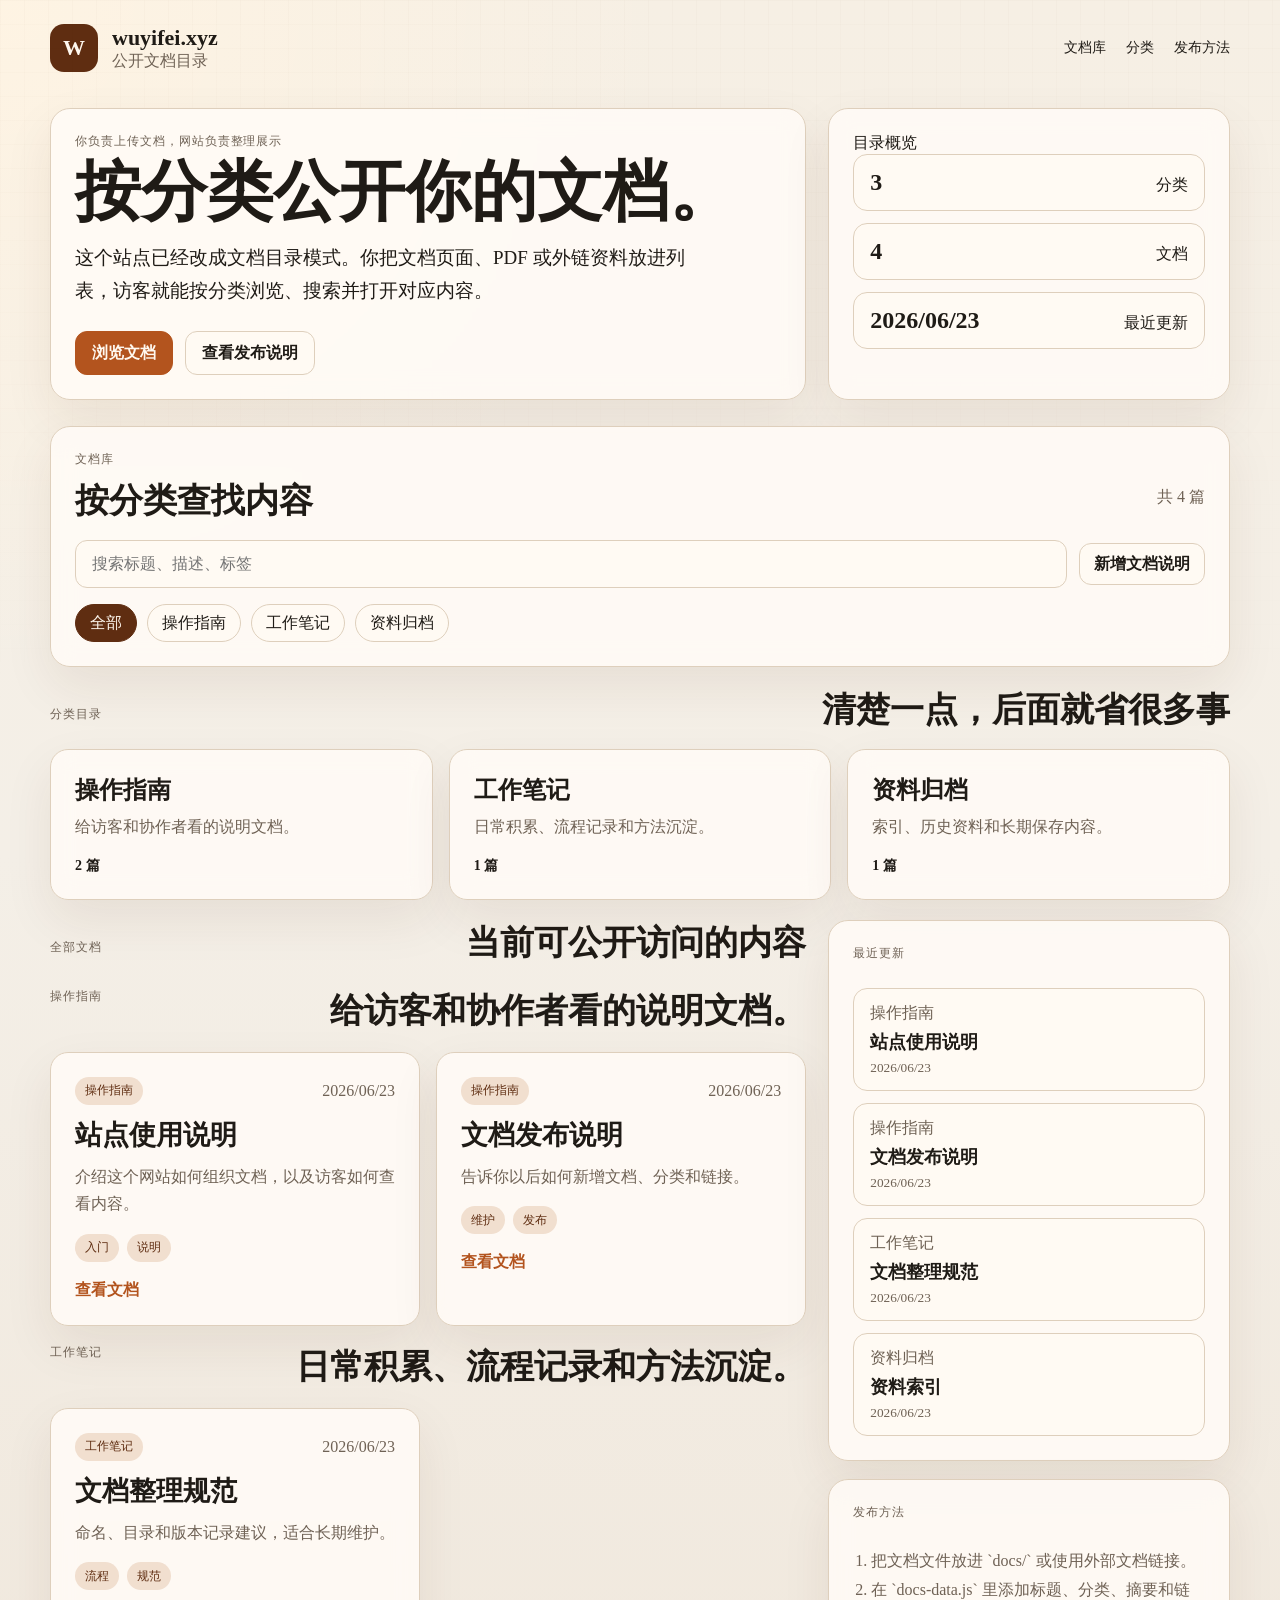
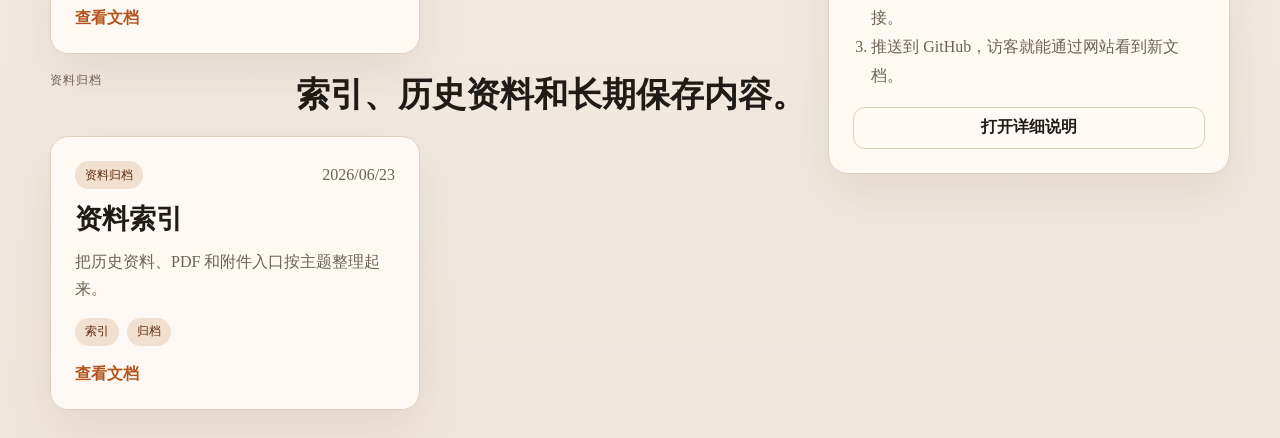
==== index.html @ b2364d88 "Turn site into categorized document library" ====
<!doctype html>
<html lang="zh-CN">
  <head>
    <meta charset="UTF-8" />
    <meta name="viewport" content="width=device-width, initial-scale=1.0" />
    <meta
      name="description"
      content="wuyifei.xyz 文档站，按分类公开展示你的文档、笔记、项目资料与归档内容。"
    />
    <title>wuyifei.xyz | 文档目录</title>
    <link rel="stylesheet" href="./styles.css" />
  </head>
  <body>
    <header class="topbar">
      <div class="brand">
        <div class="mark">W</div>
        <div>
          <div class="name">wuyifei.xyz</div>
          <div class="sub">公开文档目录</div>
        </div>
      </div>
      <nav class="nav">
        <a href="#library">文档库</a>
        <a href="#categories">分类</a>
        <a href="#guide">发布方法</a>
      </nav>
    </header>

    <main class="shell">
      <section class="hero">
        <div class="hero-copy">
          <p class="eyebrow">你负责上传文档，网站负责整理展示</p>
          <h1>按分类公开你的文档。</h1>
          <p class="lead">
            这个站点已经改成文档目录模式。你把文档页面、PDF 或外链资料放进列表，访客就能按分类浏览、搜索并打开对应内容。
          </p>
          <div class="cta-row">
            <a class="button primary" href="#library">浏览文档</a>
            <a class="button ghost" href="./docs/publish-guide.html">查看发布说明</a>
          </div>
        </div>

        <aside class="hero-panel">
          <div class="panel-title">目录概览</div>
          <div id="summary" class="summary-grid"></div>
        </aside>
      </section>

      <section class="toolbar" id="library" aria-label="文档筛选">
        <div class="toolbar-head">
          <div>
            <p class="section-kicker">文档库</p>
            <h2>按分类查找内容</h2>
          </div>
          <p id="result-count" class="result-count"></p>
        </div>

        <div class="search-row">
          <input id="search" type="search" placeholder="搜索标题、描述、标签" />
          <a class="button mini" href="./docs/publish-guide.html">新增文档说明</a>
        </div>

        <div id="category-chips" class="chips"></div>
      </section>

      <section id="categories" class="category-strip">
        <div class="strip-head">
          <p class="section-kicker">分类目录</p>
          <h2>清楚一点，后面就省很多事</h2>
        </div>
        <div id="category-overview" class="overview-grid"></div>
      </section>

      <section class="docs-layout">
        <div class="docs-main">
          <div class="section-head">
            <p class="section-kicker">全部文档</p>
            <h2>当前可公开访问的内容</h2>
          </div>
          <div id="docs-list" class="docs-list"></div>
          <p id="empty-state" class="empty-state" hidden>没有找到匹配的文档。</p>
        </div>

        <aside class="sidebar">
          <section class="side-panel">
            <div class="section-kicker">最近更新</div>
            <div id="recent-list" class="recent-list"></div>
          </section>

          <section id="guide" class="side-panel">
            <div class="section-kicker">发布方法</div>
            <ol class="steps">
              <li>把文档文件放进 `docs/` 或使用外部文档链接。</li>
              <li>在 `docs-data.js` 里添加标题、分类、摘要和链接。</li>
              <li>推送到 GitHub，访客就能通过网站看到新文档。</li>
            </ol>
            <a class="button mini full" href="./docs/publish-guide.html">打开详细说明</a>
          </section>
        </aside>
      </section>
    </main>

    <script src="./docs-data.js"></script>
    <script src="./script.js"></script>
  </body>
</html>
---- styles.css ----
:root {
  color-scheme: light;
  --bg: #f4efe7;
  --panel: rgba(255, 251, 246, 0.88);
  --panel-strong: #fffaf3;
  --text: #1f1b16;
  --muted: #6f6255;
  --line: #decfbc;
  --accent: #b3541e;
  --accent-soft: #f1dfcf;
  --accent-deep: #5f2d11;
  --shadow: 0 20px 50px rgba(78, 44, 17, 0.08);
}

* {
  box-sizing: border-box;
}

html,
body {
  margin: 0;
  min-height: 100%;
  background:
    radial-gradient(circle at top left, rgba(255, 244, 227, 0.9), transparent 28%),
    linear-gradient(180deg, #f6efe4 0%, #f4efe7 42%, #efe6da 100%);
  color: var(--text);
  font-family: Georgia, "Times New Roman", serif;
}

body::before {
  content: "";
  position: fixed;
  inset: 0;
  pointer-events: none;
  background-image:
    linear-gradient(rgba(95, 45, 17, 0.03) 1px, transparent 1px),
    linear-gradient(90deg, rgba(95, 45, 17, 0.03) 1px, transparent 1px);
  background-size: 24px 24px;
  mask-image: linear-gradient(180deg, rgba(0, 0, 0, 0.45), transparent 85%);
}

a {
  color: inherit;
  text-decoration: none;
}

.topbar,
.shell {
  width: min(1180px, calc(100% - 32px));
  margin: 0 auto;
}

.topbar {
  display: flex;
  align-items: center;
  justify-content: space-between;
  gap: 16px;
  padding: 24px 0 16px;
}

.brand {
  display: flex;
  align-items: center;
  gap: 14px;
}

.mark {
  width: 48px;
  height: 48px;
  display: grid;
  place-items: center;
  border-radius: 14px;
  background: var(--accent-deep);
  color: #fff8ef;
  font-size: 22px;
  font-weight: 700;
}

.name {
  font-size: 22px;
  font-weight: 700;
}

.sub,
.eyebrow,
.section-kicker,
.overview-desc,
.result-count,
.doc-card p,
.recent-card span,
.recent-card small,
.steps,
.doc-top time {
  color: var(--muted);
}

.nav {
  display: flex;
  gap: 20px;
  font-size: 14px;
}

.hero,
.docs-layout {
  display: grid;
  grid-template-columns: minmax(0, 1.6fr) minmax(300px, 0.85fr);
  gap: 22px;
}

.hero {
  padding: 20px 0 18px;
}

.hero-copy,
.hero-panel,
.toolbar,
.overview-card,
.doc-card,
.side-panel {
  background: var(--panel);
  border: 1px solid var(--line);
  box-shadow: var(--shadow);
  backdrop-filter: blur(12px);
}

.hero-copy,
.hero-panel,
.toolbar,
.side-panel {
  border-radius: 20px;
}

.hero-copy,
.hero-panel,
.toolbar,
.side-panel,
.overview-card,
.doc-card {
  padding: 24px;
}

.eyebrow,
.section-kicker {
  margin: 0 0 10px;
  font-size: 12px;
  letter-spacing: 0.08em;
  text-transform: uppercase;
}

.hero h1 {
  margin: 0 0 16px;
  font-size: clamp(38px, 7vw, 66px);
  line-height: 0.98;
}

.lead {
  margin: 0;
  font-size: 19px;
  line-height: 1.75;
  max-width: 34em;
}

.cta-row,
.search-row {
  display: flex;
  gap: 12px;
  flex-wrap: wrap;
  align-items: center;
}

.cta-row {
  margin-top: 24px;
}

.button {
  display: inline-flex;
  align-items: center;
  justify-content: center;
  min-height: 44px;
  padding: 0 16px;
  border-radius: 12px;
  border: 1px solid var(--line);
  background: var(--panel-strong);
  font: inherit;
  font-weight: 700;
}

.button.primary {
  background: var(--accent);
  border-color: var(--accent);
  color: #fff8ef;
}

.button.mini {
  min-height: 42px;
  padding: 0 14px;
}

.button.full {
  width: 100%;
}

.summary-grid {
  display: grid;
  gap: 12px;
}

.summary-card {
  padding: 14px 16px;
  border-radius: 14px;
  background: var(--panel-strong);
  border: 1px solid var(--line);
  display: flex;
  align-items: baseline;
  justify-content: space-between;
  gap: 12px;
}

.summary-card strong {
  font-size: 24px;
}

.toolbar {
  display: grid;
  gap: 16px;
  margin-top: 8px;
}

.toolbar-head,
.section-head,
.strip-head {
  display: flex;
  align-items: end;
  justify-content: space-between;
  gap: 16px;
}

.section-head.compact {
  align-items: start;
}

.toolbar h2,
.section-head h2,
.strip-head h2 {
  margin: 0;
  font-size: clamp(26px, 4vw, 34px);
}

.search-row input {
  flex: 1 1 280px;
  width: 100%;
  min-height: 48px;
  padding: 0 16px;
  border: 1px solid var(--line);
  border-radius: 12px;
  background: var(--panel-strong);
  color: var(--text);
  font: inherit;
}

.chips {
  display: flex;
  gap: 10px;
  flex-wrap: wrap;
}

.chip {
  min-height: 38px;
  padding: 0 14px;
  border-radius: 999px;
  border: 1px solid var(--line);
  background: var(--panel-strong);
  color: var(--text);
  font: inherit;
}

.chip.active {
  background: var(--accent-deep);
  border-color: var(--accent-deep);
  color: #fff8ef;
}

.category-strip {
  margin: 20px 0;
}

.overview-grid {
  display: grid;
  grid-template-columns: repeat(3, minmax(0, 1fr));
  gap: 16px;
  margin-top: 16px;
}

.overview-card {
  border-radius: 18px;
  cursor: pointer;
  transition: transform 160ms ease, border-color 160ms ease;
}

.overview-card:hover {
  transform: translateY(-3px);
  border-color: var(--accent);
}

.overview-name {
  margin: 0;
  font-size: 24px;
  font-weight: 700;
}

.overview-desc {
  margin: 8px 0 16px;
  line-height: 1.6;
}

.overview-card strong {
  font-size: 14px;
}

.docs-layout {
  align-items: start;
  padding-bottom: 28px;
}

.docs-main {
  display: grid;
  gap: 22px;
}

.docs-list,
.category-block,
.sidebar {
  display: grid;
  gap: 18px;
}

.card-grid {
  display: grid;
  grid-template-columns: repeat(2, minmax(0, 1fr));
  gap: 16px;
}

.doc-card {
  border-radius: 18px;
}

.doc-top {
  display: flex;
  align-items: center;
  justify-content: space-between;
  gap: 10px;
  margin-bottom: 14px;
}

.doc-badge,
.tag {
  display: inline-flex;
  align-items: center;
  min-height: 28px;
  padding: 0 10px;
  border-radius: 999px;
  background: var(--accent-soft);
  color: var(--accent-deep);
  font-size: 12px;
}

.doc-card h3 {
  margin: 0 0 12px;
  font-size: 27px;
  line-height: 1.2;
}

.doc-card p {
  margin: 0;
  line-height: 1.7;
}

.tag-row {
  display: flex;
  gap: 8px;
  flex-wrap: wrap;
  margin-top: 16px;
}

.doc-link {
  display: inline-flex;
  margin-top: 18px;
  color: var(--accent);
  font-weight: 700;
}

.side-panel {
  display: grid;
  gap: 16px;
}

.recent-list {
  display: grid;
  gap: 12px;
}

.recent-card {
  display: grid;
  gap: 6px;
  padding: 14px 16px;
  border: 1px solid var(--line);
  border-radius: 14px;
  background: var(--panel-strong);
}

.recent-card strong {
  font-size: 18px;
}

.steps {
  margin: 0;
  padding-left: 18px;
  line-height: 1.8;
}

.empty-state {
  margin: 0;
  padding: 18px 20px;
  border: 1px dashed var(--line);
  border-radius: 16px;
  background: rgba(255, 250, 243, 0.7);
}

@media (max-width: 980px) {
  .hero,
  .docs-layout,
  .overview-grid,
  .card-grid {
    grid-template-columns: 1fr;
  }
}

@media (max-width: 720px) {
  .topbar,
  .toolbar-head,
  .section-head,
  .strip-head {
    display: grid;
    gap: 12px;
  }

  .topbar,
  .shell {
    width: min(100% - 20px, 1180px);
  }

  .hero-copy,
  .hero-panel,
  .toolbar,
  .side-panel,
  .overview-card,
  .doc-card {
    padding: 18px;
  }

  .nav {
    flex-wrap: wrap;
  }
}
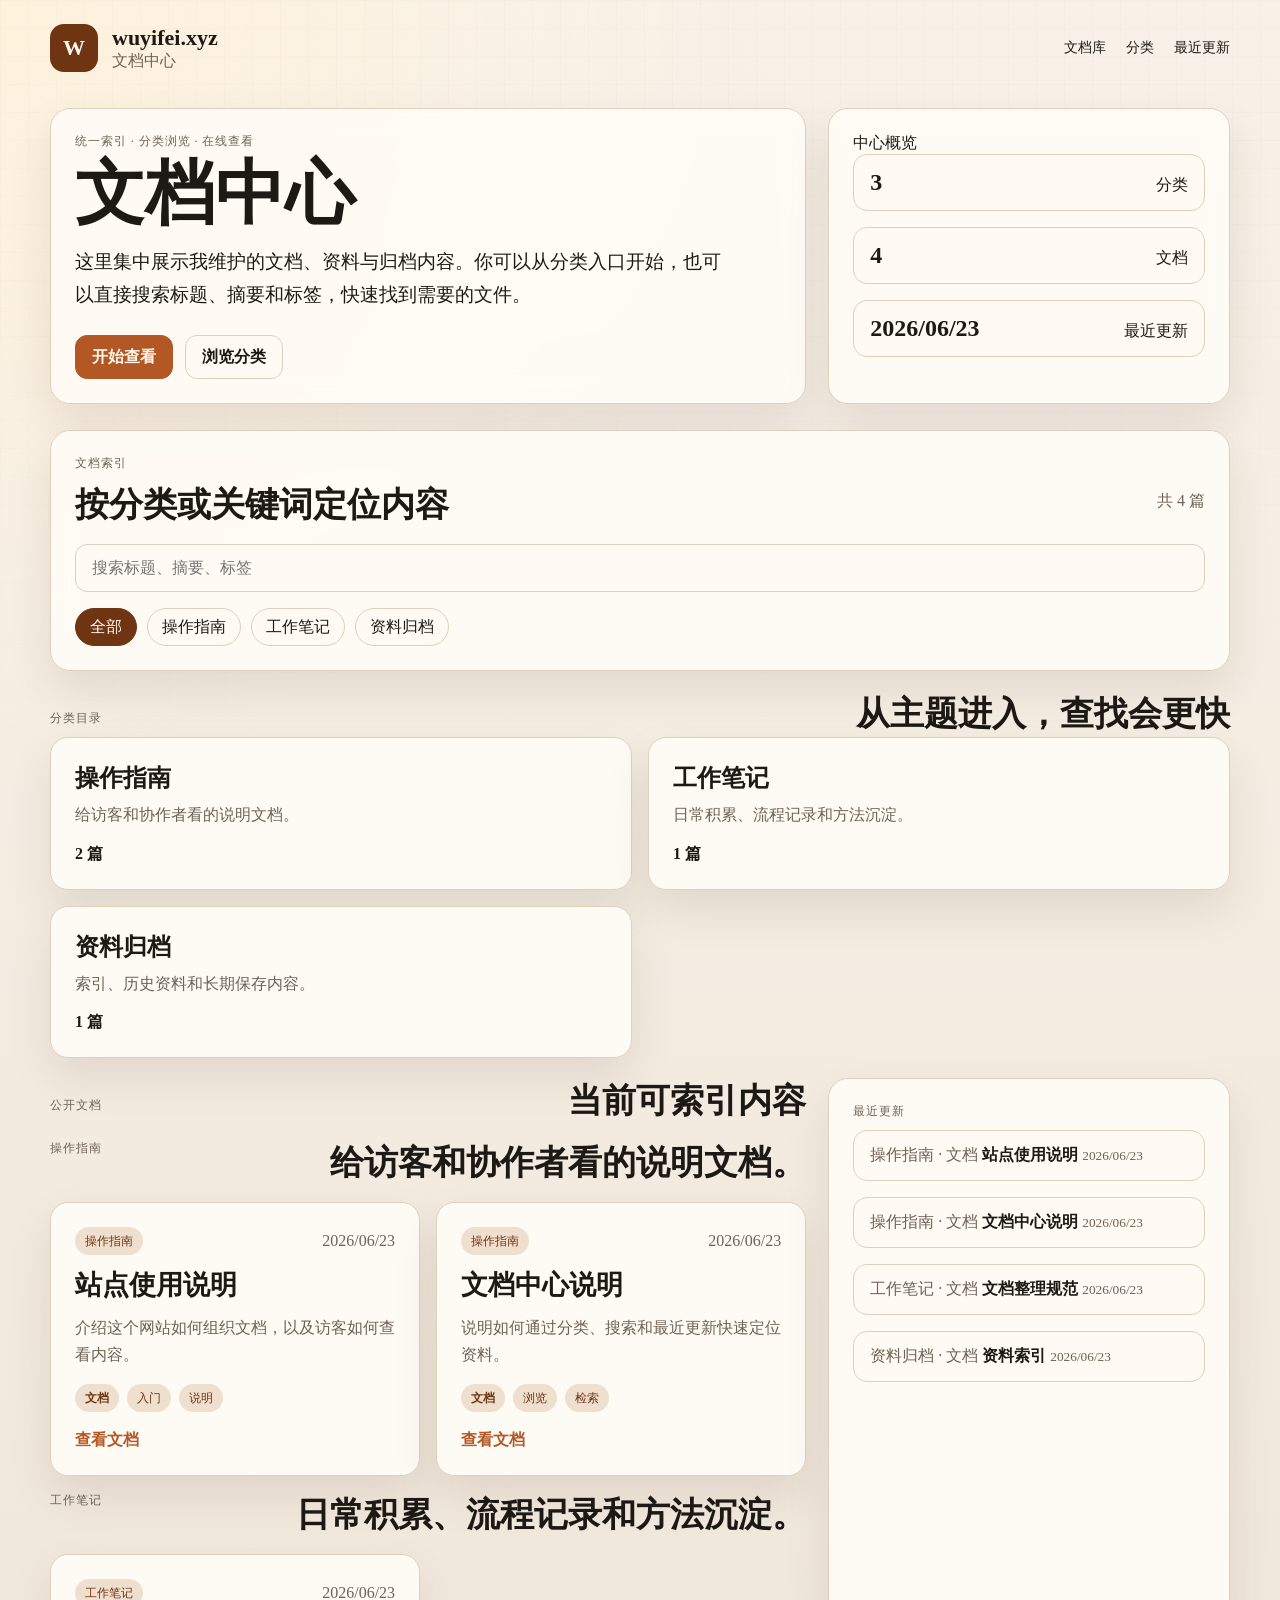
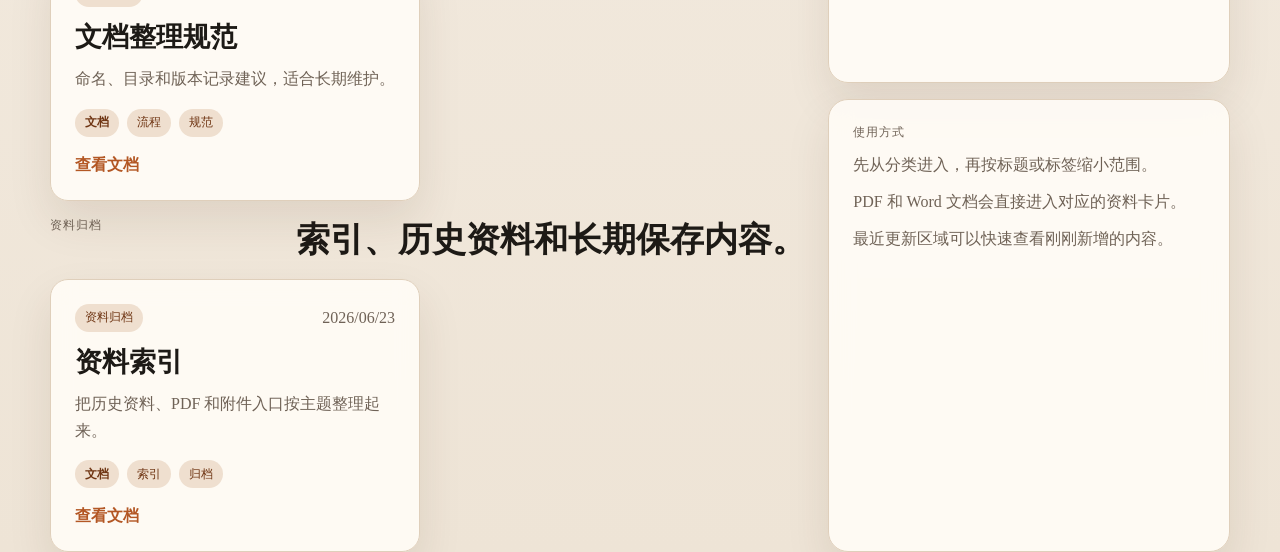
==== commit 5f97072a: "Add admin dashboard for document center" ====
--- a/index.html
+++ b/index.html
@@ -5,9 +5,9 @@
     <meta name="viewport" content="width=device-width, initial-scale=1.0" />
     <meta
       name="description"
-      content="wuyifei.xyz 文档站，按分类公开展示你的文档、笔记、项目资料与归档内容。"
+      content="wuyifei.xyz 文档中心，集中展示分类资料、归档内容和最新上传文档。"
     />
-    <title>wuyifei.xyz | 文档目录</title>
+    <title>wuyifei.xyz | 文档中心</title>
     <link rel="stylesheet" href="./styles.css" />
   </head>
   <body>
@@ -16,32 +16,32 @@
         <div class="mark">W</div>
         <div>
           <div class="name">wuyifei.xyz</div>
-          <div class="sub">公开文档目录</div>
+          <div class="sub">文档中心</div>
         </div>
       </div>
       <nav class="nav">
         <a href="#library">文档库</a>
         <a href="#categories">分类</a>
-        <a href="#guide">发布方法</a>
+        <a href="#updates">最近更新</a>
       </nav>
     </header>
 
     <main class="shell">
       <section class="hero">
         <div class="hero-copy">
-          <p class="eyebrow">你负责上传文档，网站负责整理展示</p>
-          <h1>按分类公开你的文档。</h1>
+          <p class="eyebrow">统一索引 · 分类浏览 · 在线查看</p>
+          <h1>文档中心</h1>
           <p class="lead">
-            这个站点已经改成文档目录模式。你把文档页面、PDF 或外链资料放进列表，访客就能按分类浏览、搜索并打开对应内容。
+            这里集中展示我维护的文档、资料与归档内容。你可以从分类入口开始，也可以直接搜索标题、摘要和标签，快速找到需要的文件。
           </p>
           <div class="cta-row">
-            <a class="button primary" href="#library">浏览文档</a>
-            <a class="button ghost" href="./docs/publish-guide.html">查看发布说明</a>
+            <a class="button primary" href="#library">开始查看</a>
+            <a class="button ghost" href="#categories">浏览分类</a>
           </div>
         </div>
 
         <aside class="hero-panel">
-          <div class="panel-title">目录概览</div>
+          <div class="panel-title">中心概览</div>
           <div id="summary" class="summary-grid"></div>
         </aside>
       </section>
@@ -49,15 +49,14 @@
       <section class="toolbar" id="library" aria-label="文档筛选">
         <div class="toolbar-head">
           <div>
-            <p class="section-kicker">文档库</p>
-            <h2>按分类查找内容</h2>
+            <p class="section-kicker">文档索引</p>
+            <h2>按分类或关键词定位内容</h2>
           </div>
           <p id="result-count" class="result-count"></p>
         </div>
 
         <div class="search-row">
-          <input id="search" type="search" placeholder="搜索标题、描述、标签" />
-          <a class="button mini" href="./docs/publish-guide.html">新增文档说明</a>
+          <input id="search" type="search" placeholder="搜索标题、摘要、标签" />
         </div>
 
         <div id="category-chips" class="chips"></div>
@@ -66,7 +65,7 @@
       <section id="categories" class="category-strip">
         <div class="strip-head">
           <p class="section-kicker">分类目录</p>
-          <h2>清楚一点，后面就省很多事</h2>
+          <h2>从主题进入，查找会更快</h2>
         </div>
         <div id="category-overview" class="overview-grid"></div>
       </section>
@@ -74,33 +73,31 @@
       <section class="docs-layout">
         <div class="docs-main">
           <div class="section-head">
-            <p class="section-kicker">全部文档</p>
-            <h2>当前可公开访问的内容</h2>
+            <p class="section-kicker">公开文档</p>
+            <h2>当前可索引内容</h2>
           </div>
           <div id="docs-list" class="docs-list"></div>
           <p id="empty-state" class="empty-state" hidden>没有找到匹配的文档。</p>
         </div>
 
         <aside class="sidebar">
-          <section class="side-panel">
+          <section class="side-panel" id="updates">
             <div class="section-kicker">最近更新</div>
             <div id="recent-list" class="recent-list"></div>
           </section>
 
-          <section id="guide" class="side-panel">
-            <div class="section-kicker">发布方法</div>
-            <ol class="steps">
-              <li>把文档文件放进 `docs/` 或使用外部文档链接。</li>
-              <li>在 `docs-data.js` 里添加标题、分类、摘要和链接。</li>
-              <li>推送到 GitHub，访客就能通过网站看到新文档。</li>
-            </ol>
-            <a class="button mini full" href="./docs/publish-guide.html">打开详细说明</a>
+          <section class="side-panel">
+            <div class="section-kicker">使用方式</div>
+            <div class="help-copy">
+              <p>先从分类进入，再按标题或标签缩小范围。</p>
+              <p>PDF 和 Word 文档会直接进入对应的资料卡片。</p>
+              <p>最近更新区域可以快速查看刚刚新增的内容。</p>
+            </div>
           </section>
         </aside>
       </section>
     </main>
 
-    <script src="./docs-data.js"></script>
     <script src="./script.js"></script>
   </body>
 </html>
--- a/styles.css
+++ b/styles.css
@@ -1,15 +1,15 @@
 :root {
   color-scheme: light;
-  --bg: #f4efe7;
-  --panel: rgba(255, 251, 246, 0.88);
+  --bg: #f5efe5;
+  --panel: rgba(255, 252, 247, 0.9);
   --panel-strong: #fffaf3;
-  --text: #1f1b16;
-  --muted: #6f6255;
-  --line: #decfbc;
-  --accent: #b3541e;
-  --accent-soft: #f1dfcf;
-  --accent-deep: #5f2d11;
-  --shadow: 0 20px 50px rgba(78, 44, 17, 0.08);
+  --text: #1d1a16;
+  --muted: #6f6256;
+  --line: #dfcfbb;
+  --accent: #b35724;
+  --accent-deep: #6f3513;
+  --accent-soft: #efdfcf;
+  --shadow: 0 20px 44px rgba(73, 40, 16, 0.1);
 }
 
 * {
@@ -21,8 +21,8 @@
   margin: 0;
   min-height: 100%;
   background:
-    radial-gradient(circle at top left, rgba(255, 244, 227, 0.9), transparent 28%),
-    linear-gradient(180deg, #f6efe4 0%, #f4efe7 42%, #efe6da 100%);
+    radial-gradient(circle at top left, rgba(255, 242, 220, 0.9), transparent 30%),
+    linear-gradient(180deg, #f7f1e8 0%, #f3ebe0 52%, #eee4d6 100%);
   color: var(--text);
   font-family: Georgia, "Times New Roman", serif;
 }
@@ -33,15 +33,22 @@
   inset: 0;
   pointer-events: none;
   background-image:
-    linear-gradient(rgba(95, 45, 17, 0.03) 1px, transparent 1px),
-    linear-gradient(90deg, rgba(95, 45, 17, 0.03) 1px, transparent 1px);
-  background-size: 24px 24px;
-  mask-image: linear-gradient(180deg, rgba(0, 0, 0, 0.45), transparent 85%);
+    linear-gradient(rgba(111, 53, 19, 0.03) 1px, transparent 1px),
+    linear-gradient(90deg, rgba(111, 53, 19, 0.03) 1px, transparent 1px);
+  background-size: 28px 28px;
+  mask-image: linear-gradient(180deg, rgba(0, 0, 0, 0.55), transparent 88%);
 }
 
 a {
   color: inherit;
   text-decoration: none;
+}
+
+input,
+textarea,
+select,
+button {
+  font: inherit;
 }
 
 .topbar,
@@ -89,8 +96,12 @@
 .doc-card p,
 .recent-card span,
 .recent-card small,
-.steps,
-.doc-top time {
+.doc-top time,
+.help-copy p,
+.status-note,
+.field label,
+.admin-card p,
+.admin-card small {
   color: var(--muted);
 }
 
@@ -101,7 +112,8 @@
 }
 
 .hero,
-.docs-layout {
+.docs-layout,
+.admin-grid {
   display: grid;
   grid-template-columns: minmax(0, 1.6fr) minmax(300px, 0.85fr);
   gap: 22px;
@@ -149,7 +161,7 @@
 
 .hero h1 {
   margin: 0 0 16px;
-  font-size: clamp(38px, 7vw, 66px);
+  font-size: clamp(42px, 7vw, 70px);
   line-height: 0.98;
 }
 
@@ -161,7 +173,8 @@
 }
 
 .cta-row,
-.search-row {
+.search-row,
+.field-grid {
   display: flex;
   gap: 12px;
   flex-wrap: wrap;
@@ -181,8 +194,8 @@
   border-radius: 12px;
   border: 1px solid var(--line);
   background: var(--panel-strong);
-  font: inherit;
-  font-weight: 700;
+  font-weight: 700;
+  cursor: pointer;
 }
 
 .button.primary {
@@ -191,25 +204,35 @@
   color: #fff8ef;
 }
 
-.button.mini {
-  min-height: 42px;
-  padding: 0 14px;
+.button.ghost {
+  background: transparent;
 }
 
 .button.full {
   width: 100%;
 }
 
-.summary-grid {
-  display: grid;
-  gap: 12px;
-}
-
-.summary-card {
+.summary-grid,
+.docs-main,
+.docs-list,
+.category-block,
+.sidebar,
+.recent-list,
+.admin-list {
+  display: grid;
+  gap: 16px;
+}
+
+.summary-card,
+.recent-card,
+.admin-card {
   padding: 14px 16px;
   border-radius: 14px;
   background: var(--panel-strong);
   border: 1px solid var(--line);
+}
+
+.summary-card {
   display: flex;
   align-items: baseline;
   justify-content: space-between;
@@ -246,16 +269,22 @@
   font-size: clamp(26px, 4vw, 34px);
 }
 
-.search-row input {
-  flex: 1 1 280px;
+.search-row input,
+.field input,
+.field textarea,
+.field select {
   width: 100%;
   min-height: 48px;
-  padding: 0 16px;
+  padding: 12px 16px;
   border: 1px solid var(--line);
   border-radius: 12px;
   background: var(--panel-strong);
   color: var(--text);
-  font: inherit;
+}
+
+.field textarea {
+  min-height: 110px;
+  resize: vertical;
 }
 
 .chips {
@@ -271,7 +300,7 @@
   border: 1px solid var(--line);
   background: var(--panel-strong);
   color: var(--text);
-  font: inherit;
+  cursor: pointer;
 }
 
 .chip.active {
@@ -284,15 +313,19 @@
   margin: 20px 0;
 }
 
-.overview-grid {
-  display: grid;
-  grid-template-columns: repeat(3, minmax(0, 1fr));
+.overview-grid,
+.card-grid {
+  display: grid;
+  grid-template-columns: repeat(2, minmax(0, 1fr));
   gap: 16px;
-  margin-top: 16px;
+}
+
+.overview-card,
+.doc-card {
+  border-radius: 18px;
 }
 
 .overview-card {
-  border-radius: 18px;
   cursor: pointer;
   transition: transform 160ms ease, border-color 160ms ease;
 }
@@ -311,37 +344,6 @@
 .overview-desc {
   margin: 8px 0 16px;
   line-height: 1.6;
-}
-
-.overview-card strong {
-  font-size: 14px;
-}
-
-.docs-layout {
-  align-items: start;
-  padding-bottom: 28px;
-}
-
-.docs-main {
-  display: grid;
-  gap: 22px;
-}
-
-.docs-list,
-.category-block,
-.sidebar {
-  display: grid;
-  gap: 18px;
-}
-
-.card-grid {
-  display: grid;
-  grid-template-columns: repeat(2, minmax(0, 1fr));
-  gap: 16px;
-}
-
-.doc-card {
-  border-radius: 18px;
 }
 
 .doc-top {
@@ -364,6 +366,10 @@
   font-size: 12px;
 }
 
+.tag.strong {
+  font-weight: 700;
+}
+
 .doc-card h3 {
   margin: 0 0 12px;
   font-size: 27px;
@@ -389,33 +395,14 @@
   font-weight: 700;
 }
 
-.side-panel {
-  display: grid;
-  gap: 16px;
-}
-
-.recent-list {
-  display: grid;
-  gap: 12px;
-}
-
-.recent-card {
-  display: grid;
-  gap: 6px;
-  padding: 14px 16px;
-  border: 1px solid var(--line);
-  border-radius: 14px;
-  background: var(--panel-strong);
-}
-
-.recent-card strong {
-  font-size: 18px;
-}
-
-.steps {
-  margin: 0;
-  padding-left: 18px;
-  line-height: 1.8;
+.help-copy {
+  display: grid;
+  gap: 10px;
+}
+
+.help-copy p {
+  margin: 0;
+  line-height: 1.7;
 }
 
 .empty-state {
@@ -426,9 +413,38 @@
   background: rgba(255, 250, 243, 0.7);
 }
 
+.admin-shell {
+  display: grid;
+  gap: 22px;
+  padding-bottom: 28px;
+}
+
+.upload-section {
+  grid-template-columns: minmax(0, 1.2fr) minmax(320px, 0.8fr);
+}
+
+.field {
+  display: grid;
+  gap: 8px;
+}
+
+.field-grid > * {
+  flex: 1 1 220px;
+}
+
+.status-note[data-kind="error"] {
+  color: #9d2c2c;
+}
+
+.status-note[data-kind="success"] {
+  color: #2f6a2f;
+}
+
 @media (max-width: 980px) {
   .hero,
   .docs-layout,
+  .admin-grid,
+  .upload-section,
   .overview-grid,
   .card-grid {
     grid-template-columns: 1fr;
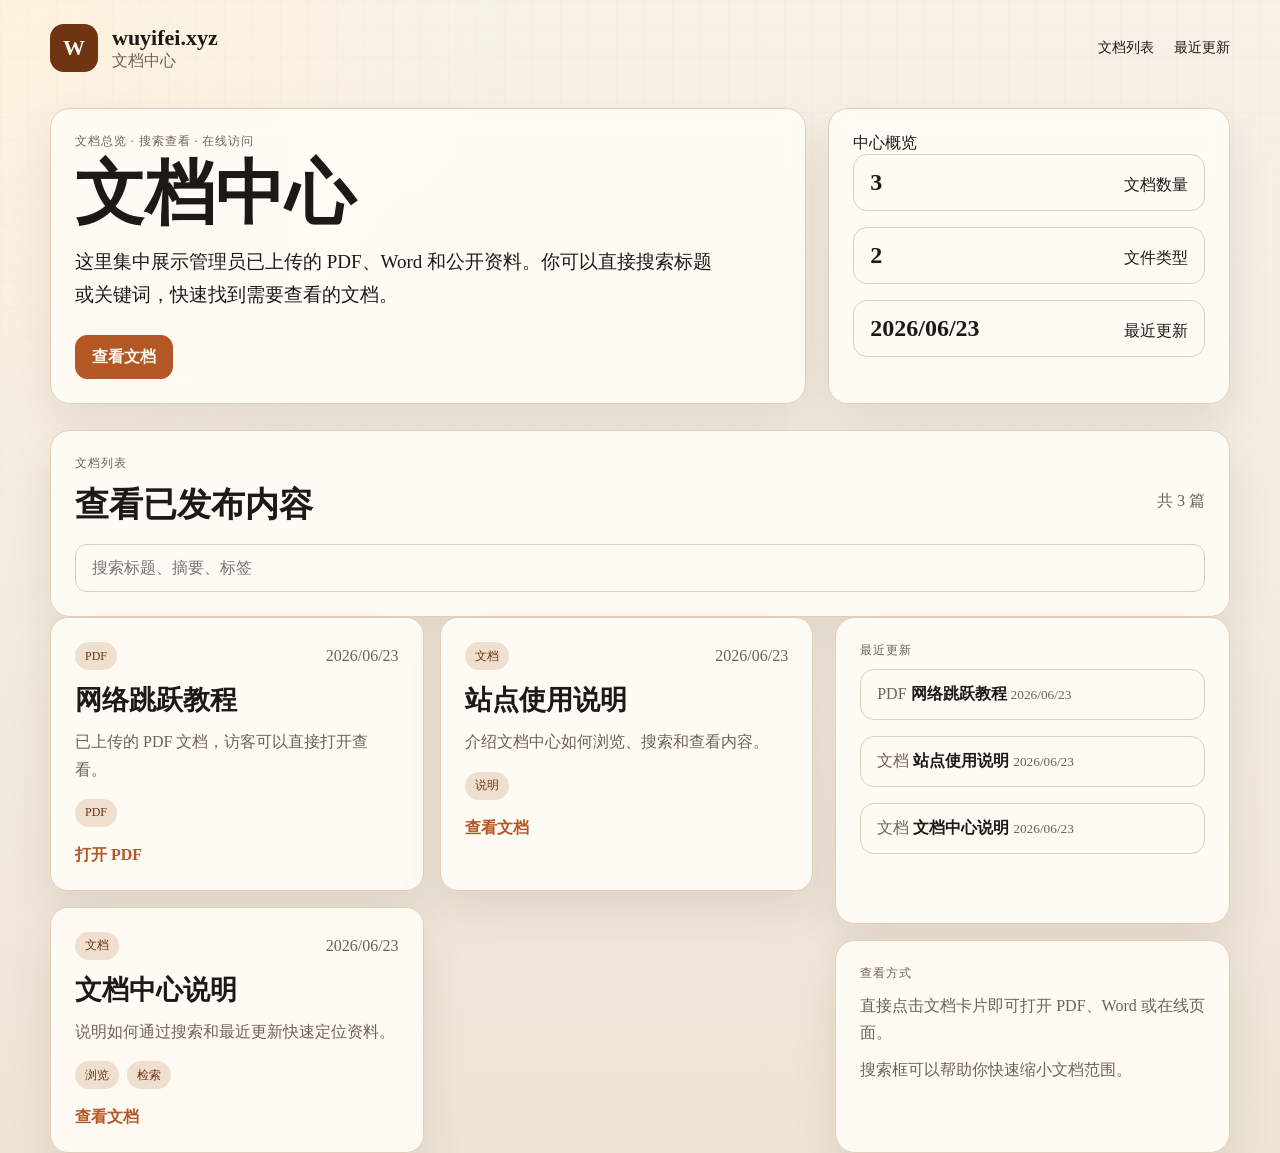
==== commit 9c0a1e73: "Simplify document center to upload-only flow" ====
--- a/index.html
+++ b/index.html
@@ -5,7 +5,7 @@
     <meta name="viewport" content="width=device-width, initial-scale=1.0" />
     <meta
       name="description"
-      content="wuyifei.xyz 文档中心，集中展示分类资料、归档内容和最新上传文档。"
+      content="wuyifei.xyz 文档中心，集中展示管理员上传的 PDF、Word 和其他公开文档。"
     />
     <title>wuyifei.xyz | 文档中心</title>
     <link rel="stylesheet" href="./styles.css" />
@@ -20,8 +20,7 @@
         </div>
       </div>
       <nav class="nav">
-        <a href="#library">文档库</a>
-        <a href="#categories">分类</a>
+        <a href="#library">文档列表</a>
         <a href="#updates">最近更新</a>
       </nav>
     </header>
@@ -29,14 +28,13 @@
     <main class="shell">
       <section class="hero">
         <div class="hero-copy">
-          <p class="eyebrow">统一索引 · 分类浏览 · 在线查看</p>
+          <p class="eyebrow">文档总览 · 搜索查看 · 在线访问</p>
           <h1>文档中心</h1>
           <p class="lead">
-            这里集中展示我维护的文档、资料与归档内容。你可以从分类入口开始，也可以直接搜索标题、摘要和标签，快速找到需要的文件。
+            这里集中展示管理员已上传的 PDF、Word 和公开资料。你可以直接搜索标题或关键词，快速找到需要查看的文档。
           </p>
           <div class="cta-row">
-            <a class="button primary" href="#library">开始查看</a>
-            <a class="button ghost" href="#categories">浏览分类</a>
+            <a class="button primary" href="#library">查看文档</a>
           </div>
         </div>
 
@@ -49,8 +47,8 @@
       <section class="toolbar" id="library" aria-label="文档筛选">
         <div class="toolbar-head">
           <div>
-            <p class="section-kicker">文档索引</p>
-            <h2>按分类或关键词定位内容</h2>
+            <p class="section-kicker">文档列表</p>
+            <h2>查看已发布内容</h2>
           </div>
           <p id="result-count" class="result-count"></p>
         </div>
@@ -58,25 +56,11 @@
         <div class="search-row">
           <input id="search" type="search" placeholder="搜索标题、摘要、标签" />
         </div>
-
-        <div id="category-chips" class="chips"></div>
       </section>
 
-      <section id="categories" class="category-strip">
-        <div class="strip-head">
-          <p class="section-kicker">分类目录</p>
-          <h2>从主题进入，查找会更快</h2>
-        </div>
-        <div id="category-overview" class="overview-grid"></div>
-      </section>
-
-      <section class="docs-layout">
+      <section class="docs-layout single">
         <div class="docs-main">
-          <div class="section-head">
-            <p class="section-kicker">公开文档</p>
-            <h2>当前可索引内容</h2>
-          </div>
-          <div id="docs-list" class="docs-list"></div>
+          <div id="docs-list" class="card-grid"></div>
           <p id="empty-state" class="empty-state" hidden>没有找到匹配的文档。</p>
         </div>
 
@@ -87,11 +71,10 @@
           </section>
 
           <section class="side-panel">
-            <div class="section-kicker">使用方式</div>
+            <div class="section-kicker">查看方式</div>
             <div class="help-copy">
-              <p>先从分类进入，再按标题或标签缩小范围。</p>
-              <p>PDF 和 Word 文档会直接进入对应的资料卡片。</p>
-              <p>最近更新区域可以快速查看刚刚新增的内容。</p>
+              <p>直接点击文档卡片即可打开 PDF、Word 或在线页面。</p>
+              <p>搜索框可以帮助你快速缩小文档范围。</p>
             </div>
           </section>
         </aside>
--- a/styles.css
+++ b/styles.css
@@ -419,6 +419,11 @@
   padding-bottom: 28px;
 }
 
+.docs-layout.single,
+.admin-grid.single-admin {
+  grid-template-columns: minmax(0, 1.45fr) minmax(280px, 0.75fr);
+}
+
 .upload-section {
   grid-template-columns: minmax(0, 1.2fr) minmax(320px, 0.8fr);
 }
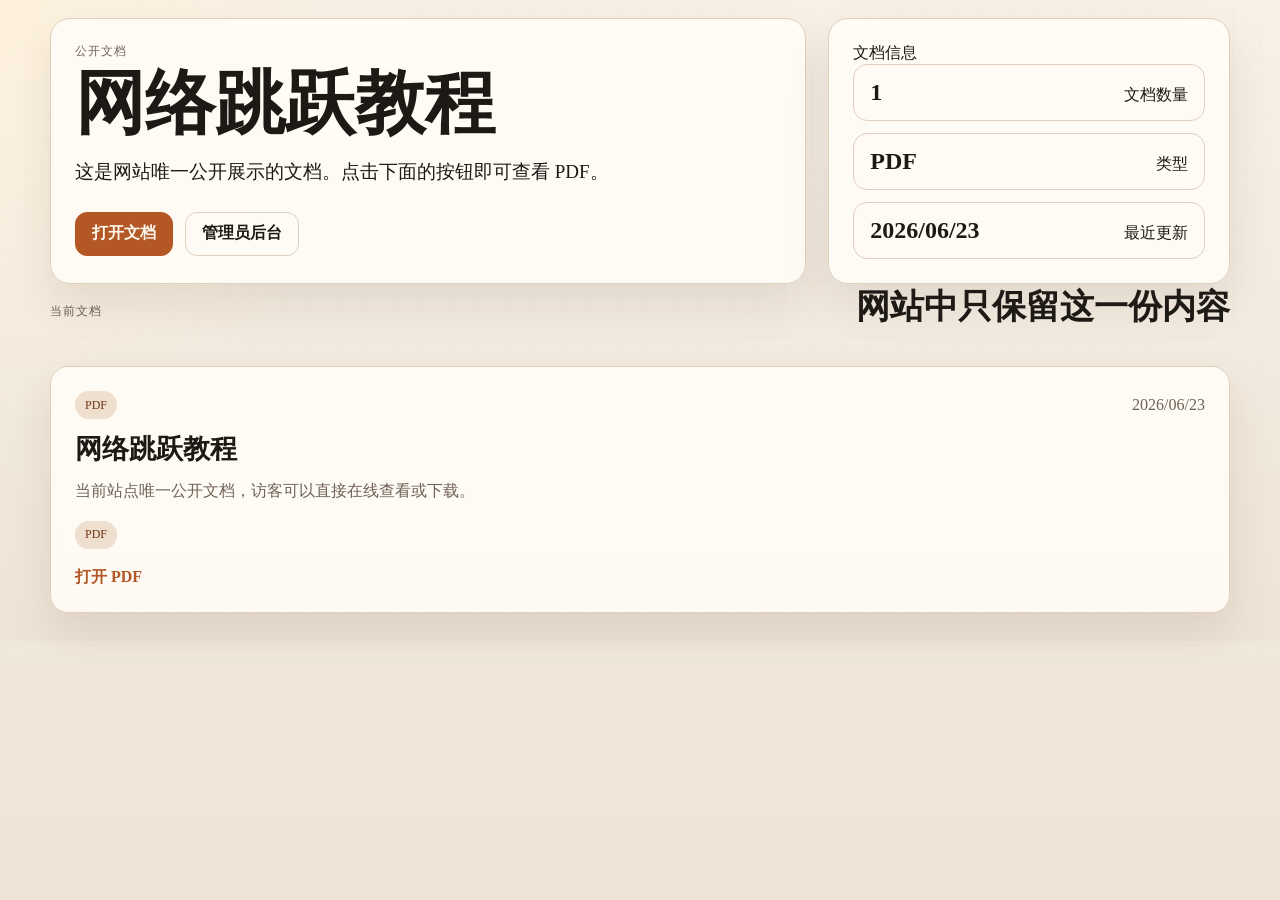
==== commit 5a1be2e6: "Reduce site to a single document" ====
--- a/index.html
+++ b/index.html
@@ -5,79 +5,38 @@
     <meta name="viewport" content="width=device-width, initial-scale=1.0" />
     <meta
       name="description"
-      content="wuyifei.xyz 文档中心，集中展示管理员上传的 PDF、Word 和其他公开文档。"
+      content="wuyifei.xyz 仅展示一份公开文档：网络跳跃教程。"
     />
-    <title>wuyifei.xyz | 文档中心</title>
+    <title>wuyifei.xyz | 网络跳跃教程</title>
     <link rel="stylesheet" href="./styles.css" />
   </head>
   <body>
-    <header class="topbar">
-      <div class="brand">
-        <div class="mark">W</div>
-        <div>
-          <div class="name">wuyifei.xyz</div>
-          <div class="sub">文档中心</div>
-        </div>
-      </div>
-      <nav class="nav">
-        <a href="#library">文档列表</a>
-        <a href="#updates">最近更新</a>
-      </nav>
-    </header>
-
-    <main class="shell">
-      <section class="hero">
+    <main class="shell single-page">
+      <section class="hero single-hero">
         <div class="hero-copy">
-          <p class="eyebrow">文档总览 · 搜索查看 · 在线访问</p>
-          <h1>文档中心</h1>
+          <p class="eyebrow">公开文档</p>
+          <h1>网络跳跃教程</h1>
           <p class="lead">
-            这里集中展示管理员已上传的 PDF、Word 和公开资料。你可以直接搜索标题或关键词，快速找到需要查看的文档。
+            这是网站唯一公开展示的文档。点击下面的按钮即可查看 PDF。
           </p>
           <div class="cta-row">
-            <a class="button primary" href="#library">查看文档</a>
+            <a class="button primary" href="./docs/网络跳跃教程.pdf">打开文档</a>
+            <a class="button ghost" href="./admin.html">管理员后台</a>
           </div>
         </div>
 
         <aside class="hero-panel">
-          <div class="panel-title">中心概览</div>
+          <div class="panel-title">文档信息</div>
           <div id="summary" class="summary-grid"></div>
         </aside>
       </section>
 
-      <section class="toolbar" id="library" aria-label="文档筛选">
-        <div class="toolbar-head">
-          <div>
-            <p class="section-kicker">文档列表</p>
-            <h2>查看已发布内容</h2>
-          </div>
-          <p id="result-count" class="result-count"></p>
+      <section class="single-doc-area">
+        <div class="section-head">
+          <p class="section-kicker">当前文档</p>
+          <h2>网站中只保留这一份内容</h2>
         </div>
-
-        <div class="search-row">
-          <input id="search" type="search" placeholder="搜索标题、摘要、标签" />
-        </div>
-      </section>
-
-      <section class="docs-layout single">
-        <div class="docs-main">
-          <div id="docs-list" class="card-grid"></div>
-          <p id="empty-state" class="empty-state" hidden>没有找到匹配的文档。</p>
-        </div>
-
-        <aside class="sidebar">
-          <section class="side-panel" id="updates">
-            <div class="section-kicker">最近更新</div>
-            <div id="recent-list" class="recent-list"></div>
-          </section>
-
-          <section class="side-panel">
-            <div class="section-kicker">查看方式</div>
-            <div class="help-copy">
-              <p>直接点击文档卡片即可打开 PDF、Word 或在线页面。</p>
-              <p>搜索框可以帮助你快速缩小文档范围。</p>
-            </div>
-          </section>
-        </aside>
+        <article id="doc-card" class="doc-card single-doc-card"></article>
       </section>
     </main>
 
--- a/styles.css
+++ b/styles.css
@@ -119,8 +119,14 @@
   gap: 22px;
 }
 
-.hero {
-  padding: 20px 0 18px;
+.single-page {
+  padding: 18px 0 28px;
+}
+
+.single-hero,
+.single-doc-area {
+  display: grid;
+  gap: 22px;
 }
 
 .hero-copy,
@@ -213,14 +219,9 @@
 }
 
 .summary-grid,
-.docs-main,
-.docs-list,
-.category-block,
-.sidebar,
-.recent-list,
 .admin-list {
   display: grid;
-  gap: 16px;
+  gap: 12px;
 }
 
 .summary-card,
@@ -250,29 +251,22 @@
 }
 
 .toolbar-head,
-.section-head,
-.strip-head {
+.section-head {
   display: flex;
   align-items: end;
   justify-content: space-between;
   gap: 16px;
 }
 
-.section-head.compact {
-  align-items: start;
-}
-
 .toolbar h2,
-.section-head h2,
-.strip-head h2 {
+.section-head h2 {
   margin: 0;
   font-size: clamp(26px, 4vw, 34px);
 }
 
 .search-row input,
 .field input,
-.field textarea,
-.field select {
+.field textarea {
   width: 100%;
   min-height: 48px;
   padding: 12px 16px;
@@ -287,63 +281,17 @@
   resize: vertical;
 }
 
-.chips {
-  display: flex;
-  gap: 10px;
-  flex-wrap: wrap;
-}
-
-.chip {
-  min-height: 38px;
-  padding: 0 14px;
-  border-radius: 999px;
-  border: 1px solid var(--line);
-  background: var(--panel-strong);
-  color: var(--text);
-  cursor: pointer;
-}
-
-.chip.active {
-  background: var(--accent-deep);
-  border-color: var(--accent-deep);
-  color: #fff8ef;
-}
-
-.category-strip {
-  margin: 20px 0;
-}
-
-.overview-grid,
-.card-grid {
-  display: grid;
-  grid-template-columns: repeat(2, minmax(0, 1fr));
-  gap: 16px;
-}
-
-.overview-card,
+.docs-layout.single,
+.admin-grid.single-admin {
+  grid-template-columns: minmax(0, 1.45fr) minmax(280px, 0.75fr);
+}
+
 .doc-card {
   border-radius: 18px;
 }
 
-.overview-card {
-  cursor: pointer;
-  transition: transform 160ms ease, border-color 160ms ease;
-}
-
-.overview-card:hover {
-  transform: translateY(-3px);
-  border-color: var(--accent);
-}
-
-.overview-name {
-  margin: 0;
-  font-size: 24px;
-  font-weight: 700;
-}
-
-.overview-desc {
-  margin: 8px 0 16px;
-  line-height: 1.6;
+.single-doc-card {
+  margin-top: 14px;
 }
 
 .doc-top {
@@ -366,8 +314,11 @@
   font-size: 12px;
 }
 
-.tag.strong {
-  font-weight: 700;
+.tag-row {
+  display: flex;
+  gap: 8px;
+  flex-wrap: wrap;
+  margin-top: 16px;
 }
 
 .doc-card h3 {
@@ -379,13 +330,6 @@
 .doc-card p {
   margin: 0;
   line-height: 1.7;
-}
-
-.tag-row {
-  display: flex;
-  gap: 8px;
-  flex-wrap: wrap;
-  margin-top: 16px;
 }
 
 .doc-link {
@@ -419,11 +363,6 @@
   padding-bottom: 28px;
 }
 
-.docs-layout.single,
-.admin-grid.single-admin {
-  grid-template-columns: minmax(0, 1.45fr) minmax(280px, 0.75fr);
-}
-
 .upload-section {
   grid-template-columns: minmax(0, 1.2fr) minmax(320px, 0.8fr);
 }
@@ -450,8 +389,8 @@
   .docs-layout,
   .admin-grid,
   .upload-section,
-  .overview-grid,
-  .card-grid {
+  .docs-layout.single,
+  .admin-grid.single-admin {
     grid-template-columns: 1fr;
   }
 }
@@ -459,8 +398,7 @@
 @media (max-width: 720px) {
   .topbar,
   .toolbar-head,
-  .section-head,
-  .strip-head {
+  .section-head {
     display: grid;
     gap: 12px;
   }
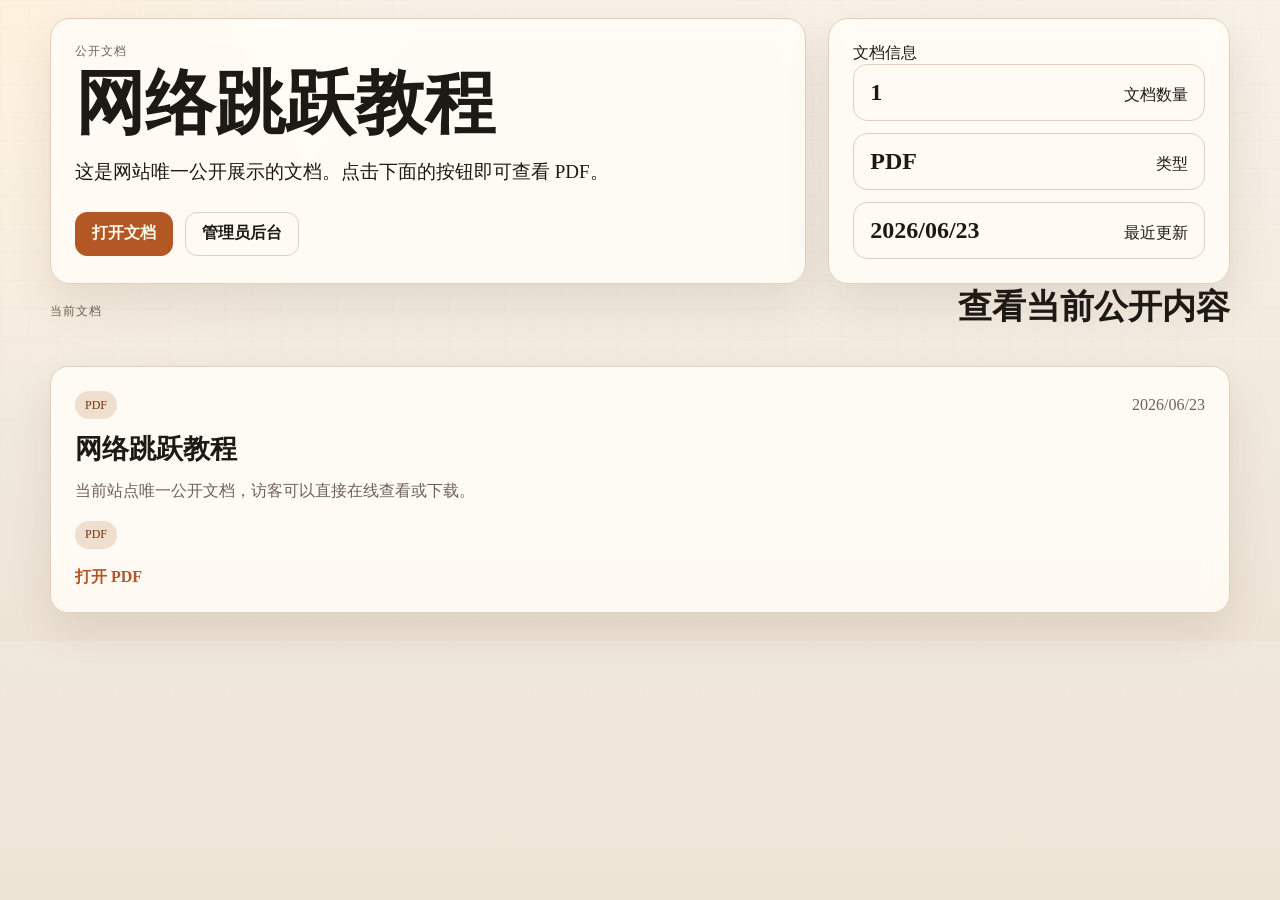
==== commit 55ce064b: "Tighten front page copy" ====
--- a/index.html
+++ b/index.html
@@ -34,7 +34,7 @@
       <section class="single-doc-area">
         <div class="section-head">
           <p class="section-kicker">当前文档</p>
-          <h2>网站中只保留这一份内容</h2>
+          <h2>查看当前公开内容</h2>
         </div>
         <article id="doc-card" class="doc-card single-doc-card"></article>
       </section>
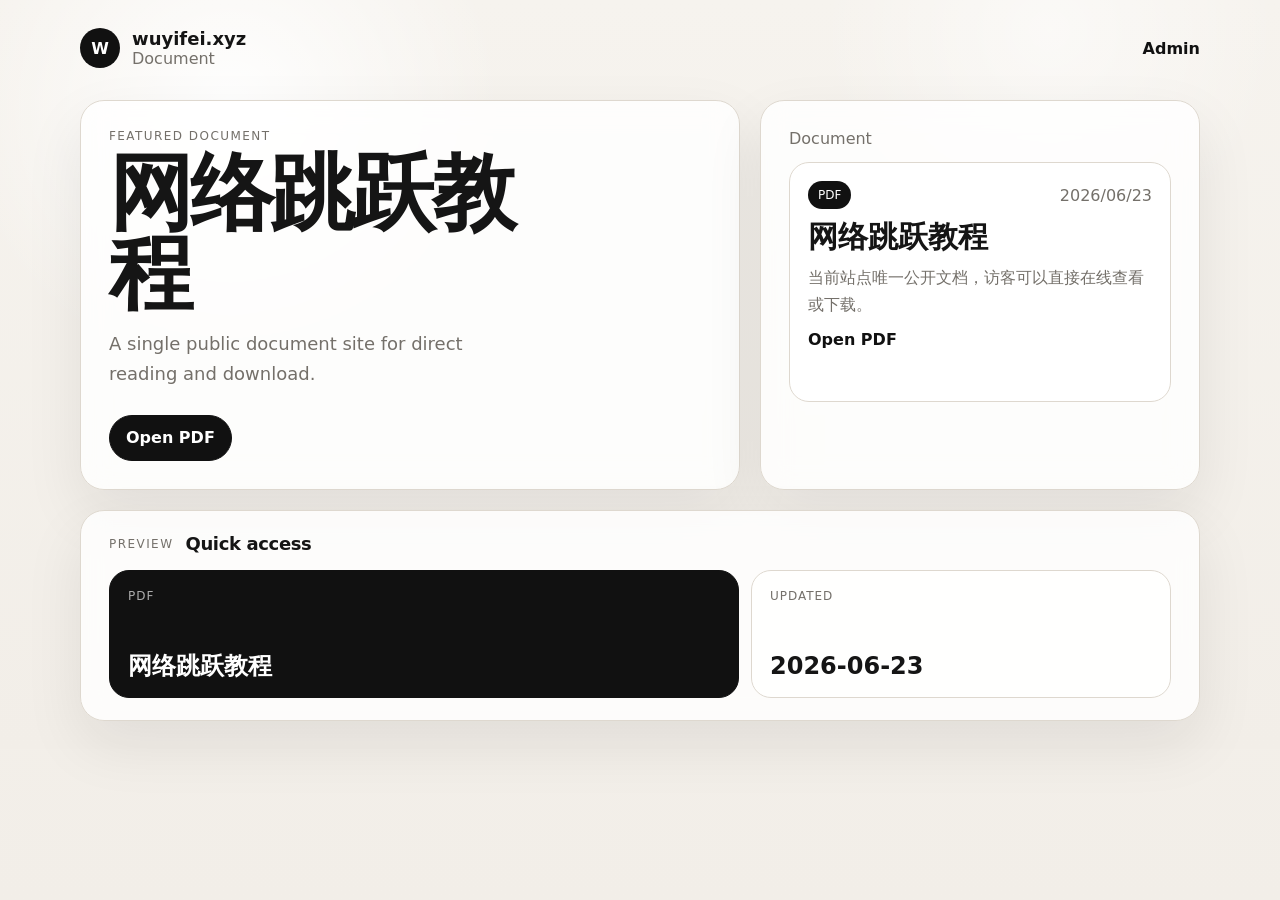
==== commit 8eed7896: "Restyle single document page to match figma direction" ====
--- a/index.html
+++ b/index.html
@@ -3,40 +3,56 @@
   <head>
     <meta charset="UTF-8" />
     <meta name="viewport" content="width=device-width, initial-scale=1.0" />
-    <meta
-      name="description"
-      content="wuyifei.xyz 仅展示一份公开文档：网络跳跃教程。"
-    />
+    <meta name="description" content="wuyifei.xyz 单文档展示页，访问后直接进入网络跳跃教程。" />
     <title>wuyifei.xyz | 网络跳跃教程</title>
     <link rel="stylesheet" href="./styles.css" />
   </head>
   <body>
-    <main class="shell single-page">
-      <section class="hero single-hero">
-        <div class="hero-copy">
-          <p class="eyebrow">公开文档</p>
+    <main class="page-shell">
+      <header class="topbar compact">
+        <div class="brand brand-light">
+          <div class="mark mark-light">W</div>
+          <div>
+            <div class="name">wuyifei.xyz</div>
+            <div class="sub">Document</div>
+          </div>
+        </div>
+        <a class="text-link" href="./admin.html">Admin</a>
+      </header>
+
+      <section class="hero minimal">
+        <div class="hero-copy minimal-copy">
+          <p class="eyebrow">Featured document</p>
           <h1>网络跳跃教程</h1>
           <p class="lead">
-            这是网站唯一公开展示的文档。点击下面的按钮即可查看 PDF。
+            A single public document site for direct reading and download.
           </p>
           <div class="cta-row">
-            <a class="button primary" href="./docs/网络跳跃教程.pdf">打开文档</a>
-            <a class="button ghost" href="./admin.html">管理员后台</a>
+            <a class="button primary" href="./docs/网络跳跃教程.pdf">Open PDF</a>
           </div>
         </div>
 
-        <aside class="hero-panel">
-          <div class="panel-title">文档信息</div>
-          <div id="summary" class="summary-grid"></div>
-        </aside>
+        <div class="hero-panel minimal-panel">
+          <div class="mini-label">Document</div>
+          <article id="doc-card" class="mini-card"></article>
+        </div>
       </section>
 
-      <section class="single-doc-area">
-        <div class="section-head">
-          <p class="section-kicker">当前文档</p>
-          <h2>查看当前公开内容</h2>
+      <section class="preview-band">
+        <div class="section-head compact">
+          <p class="section-kicker">Preview</p>
+          <h2>Quick access</h2>
         </div>
-        <article id="doc-card" class="doc-card single-doc-card"></article>
+        <div class="preview-grid">
+          <a class="preview-tile active" href="./docs/网络跳跃教程.pdf">
+            <span>PDF</span>
+            <strong>网络跳跃教程</strong>
+          </a>
+          <div class="preview-tile muted">
+            <span>Updated</span>
+            <strong>2026-06-23</strong>
+          </div>
+        </div>
       </section>
     </main>
 
--- a/styles.css
+++ b/styles.css
@@ -1,15 +1,13 @@
 :root {
   color-scheme: light;
-  --bg: #f5efe5;
-  --panel: rgba(255, 252, 247, 0.9);
-  --panel-strong: #fffaf3;
-  --text: #1d1a16;
-  --muted: #6f6256;
-  --line: #dfcfbb;
-  --accent: #b35724;
-  --accent-deep: #6f3513;
-  --accent-soft: #efdfcf;
-  --shadow: 0 20px 44px rgba(73, 40, 16, 0.1);
+  --bg: #f4f1eb;
+  --panel: rgba(255, 255, 255, 0.82);
+  --panel-strong: #ffffff;
+  --text: #151515;
+  --muted: #74706a;
+  --line: #ded8cf;
+  --accent: #111111;
+  --shadow: 0 24px 60px rgba(21, 21, 21, 0.08);
 }
 
 * {
@@ -21,22 +19,11 @@
   margin: 0;
   min-height: 100%;
   background:
-    radial-gradient(circle at top left, rgba(255, 242, 220, 0.9), transparent 30%),
-    linear-gradient(180deg, #f7f1e8 0%, #f3ebe0 52%, #eee4d6 100%);
+    radial-gradient(circle at 18% 14%, rgba(255, 255, 255, 0.95), transparent 22%),
+    radial-gradient(circle at 82% 4%, rgba(255, 255, 255, 0.55), transparent 18%),
+    linear-gradient(180deg, #f6f3ee 0%, #f2eee8 100%);
   color: var(--text);
-  font-family: Georgia, "Times New Roman", serif;
-}
-
-body::before {
-  content: "";
-  position: fixed;
-  inset: 0;
-  pointer-events: none;
-  background-image:
-    linear-gradient(rgba(111, 53, 19, 0.03) 1px, transparent 1px),
-    linear-gradient(90deg, rgba(111, 53, 19, 0.03) 1px, transparent 1px);
-  background-size: 28px 28px;
-  mask-image: linear-gradient(180deg, rgba(0, 0, 0, 0.55), transparent 88%);
+  font-family: Inter, ui-sans-serif, system-ui, -apple-system, BlinkMacSystemFont, "Segoe UI", sans-serif;
 }
 
 a {
@@ -44,17 +31,10 @@
   text-decoration: none;
 }
 
-input,
-textarea,
-select,
-button {
-  font: inherit;
-}
-
-.topbar,
-.shell {
-  width: min(1180px, calc(100% - 32px));
+.page-shell {
+  width: min(1120px, calc(100% - 32px));
   margin: 0 auto;
+  padding: 20px 0 28px;
 }
 
 .topbar {
@@ -62,132 +42,117 @@
   align-items: center;
   justify-content: space-between;
   gap: 16px;
-  padding: 24px 0 16px;
+}
+
+.topbar.compact {
+  padding: 8px 0 24px;
 }
 
 .brand {
   display: flex;
   align-items: center;
-  gap: 14px;
+  gap: 12px;
+}
+
+.brand-light .name {
+  font-size: 18px;
+  font-weight: 700;
 }
 
 .mark {
-  width: 48px;
-  height: 48px;
+  width: 40px;
+  height: 40px;
   display: grid;
   place-items: center;
-  border-radius: 14px;
-  background: var(--accent-deep);
-  color: #fff8ef;
-  font-size: 22px;
-  font-weight: 700;
+  border-radius: 999px;
+  background: var(--accent);
+  color: #fff;
+  font-weight: 700;
+}
+
+.mark-light {
+  background: #111;
 }
 
 .name {
-  font-size: 22px;
+  font-size: 20px;
   font-weight: 700;
 }
 
 .sub,
 .eyebrow,
 .section-kicker,
-.overview-desc,
-.result-count,
-.doc-card p,
-.recent-card span,
-.recent-card small,
-.doc-top time,
-.help-copy p,
-.status-note,
-.field label,
-.admin-card p,
-.admin-card small {
-  color: var(--muted);
-}
-
-.nav {
-  display: flex;
+.mini-label,
+.mini-top time {
+  color: var(--muted);
+}
+
+.text-link {
+  color: #111;
+  font-weight: 600;
+}
+
+.hero {
+  display: grid;
+  grid-template-columns: minmax(0, 1.2fr) minmax(320px, 0.8fr);
   gap: 20px;
-  font-size: 14px;
-}
-
-.hero,
-.docs-layout,
-.admin-grid {
-  display: grid;
-  grid-template-columns: minmax(0, 1.6fr) minmax(300px, 0.85fr);
-  gap: 22px;
-}
-
-.single-page {
-  padding: 18px 0 28px;
-}
-
-.single-hero,
-.single-doc-area {
-  display: grid;
-  gap: 22px;
+  align-items: stretch;
+}
+
+.hero.minimal {
+  margin-top: 8px;
 }
 
 .hero-copy,
 .hero-panel,
-.toolbar,
-.overview-card,
-.doc-card,
-.side-panel {
+.preview-band {
+  border: 1px solid var(--line);
+  border-radius: 24px;
   background: var(--panel);
-  border: 1px solid var(--line);
   box-shadow: var(--shadow);
-  backdrop-filter: blur(12px);
+  backdrop-filter: blur(14px);
 }
 
 .hero-copy,
 .hero-panel,
-.toolbar,
-.side-panel {
-  border-radius: 20px;
-}
-
-.hero-copy,
-.hero-panel,
-.toolbar,
-.side-panel,
-.overview-card,
-.doc-card {
-  padding: 24px;
+.preview-band {
+  padding: 28px;
+}
+
+.hero-copy {
+  min-height: 390px;
+  display: flex;
+  flex-direction: column;
+  justify-content: space-between;
+}
+
+.minimal-copy h1 {
+  margin: 10px 0 14px;
+  font-size: clamp(52px, 7vw, 84px);
+  line-height: 0.95;
+  letter-spacing: -0.04em;
+  max-width: 7ch;
+}
+
+.lead {
+  margin: 0;
+  max-width: 34ch;
+  font-size: 18px;
+  line-height: 1.7;
+  color: var(--muted);
 }
 
 .eyebrow,
 .section-kicker {
-  margin: 0 0 10px;
+  margin: 0;
   font-size: 12px;
-  letter-spacing: 0.08em;
+  letter-spacing: 0.12em;
   text-transform: uppercase;
 }
 
-.hero h1 {
-  margin: 0 0 16px;
-  font-size: clamp(42px, 7vw, 70px);
-  line-height: 0.98;
-}
-
-.lead {
-  margin: 0;
-  font-size: 19px;
-  line-height: 1.75;
-  max-width: 34em;
-}
-
-.cta-row,
-.search-row,
-.field-grid {
-  display: flex;
-  gap: 12px;
-  flex-wrap: wrap;
-  align-items: center;
-}
-
 .cta-row {
+  display: flex;
+  gap: 12px;
   margin-top: 24px;
 }
 
@@ -195,187 +160,192 @@
   display: inline-flex;
   align-items: center;
   justify-content: center;
-  min-height: 44px;
+  min-height: 46px;
   padding: 0 16px;
-  border-radius: 12px;
+  border-radius: 999px;
   border: 1px solid var(--line);
   background: var(--panel-strong);
   font-weight: 700;
-  cursor: pointer;
 }
 
 .button.primary {
-  background: var(--accent);
-  border-color: var(--accent);
-  color: #fff8ef;
-}
-
-.button.ghost {
-  background: transparent;
-}
-
-.button.full {
-  width: 100%;
-}
-
-.summary-grid,
-.admin-list {
-  display: grid;
-  gap: 12px;
-}
-
-.summary-card,
-.recent-card,
-.admin-card {
-  padding: 14px 16px;
-  border-radius: 14px;
-  background: var(--panel-strong);
-  border: 1px solid var(--line);
-}
-
-.summary-card {
-  display: flex;
-  align-items: baseline;
+  background: #111;
+  border-color: #111;
+  color: #fff;
+}
+
+.hero-panel {
+  display: flex;
+  flex-direction: column;
+  gap: 14px;
+}
+
+.mini-card,
+.preview-tile {
+  border: 1px solid var(--line);
+  border-radius: 20px;
+  background: rgba(255, 255, 255, 0.9);
+}
+
+.mini-card {
+  padding: 18px;
+  min-height: 240px;
+  display: grid;
+  align-content: start;
+  gap: 12px;
+}
+
+.mini-top {
+  display: flex;
   justify-content: space-between;
-  gap: 12px;
-}
-
-.summary-card strong {
-  font-size: 24px;
-}
-
-.toolbar {
-  display: grid;
-  gap: 16px;
-  margin-top: 8px;
-}
-
-.toolbar-head,
-.section-head {
-  display: flex;
-  align-items: end;
-  justify-content: space-between;
-  gap: 16px;
-}
-
-.toolbar h2,
-.section-head h2 {
-  margin: 0;
-  font-size: clamp(26px, 4vw, 34px);
-}
-
-.search-row input,
-.field input,
-.field textarea {
-  width: 100%;
-  min-height: 48px;
-  padding: 12px 16px;
-  border: 1px solid var(--line);
-  border-radius: 12px;
-  background: var(--panel-strong);
-  color: var(--text);
-}
-
-.field textarea {
-  min-height: 110px;
-  resize: vertical;
-}
-
-.docs-layout.single,
-.admin-grid.single-admin {
-  grid-template-columns: minmax(0, 1.45fr) minmax(280px, 0.75fr);
-}
-
-.doc-card {
-  border-radius: 18px;
-}
-
-.single-doc-card {
-  margin-top: 14px;
-}
-
-.doc-top {
-  display: flex;
-  align-items: center;
-  justify-content: space-between;
-  gap: 10px;
-  margin-bottom: 14px;
-}
-
-.doc-badge,
-.tag {
+  align-items: center;
+  gap: 12px;
+}
+
+.chip {
   display: inline-flex;
   align-items: center;
   min-height: 28px;
   padding: 0 10px;
   border-radius: 999px;
-  background: var(--accent-soft);
-  color: var(--accent-deep);
+  background: #111;
+  color: #fff;
   font-size: 12px;
 }
 
-.tag-row {
-  display: flex;
-  gap: 8px;
-  flex-wrap: wrap;
-  margin-top: 16px;
-}
-
-.doc-card h3 {
-  margin: 0 0 12px;
-  font-size: 27px;
-  line-height: 1.2;
-}
-
-.doc-card p {
-  margin: 0;
-  line-height: 1.7;
+.mini-card h3 {
+  margin: 0;
+  font-size: 30px;
+  line-height: 1.08;
+}
+
+.mini-card p {
+  margin: 0;
+  color: var(--muted);
+  line-height: 1.65;
 }
 
 .doc-link {
-  display: inline-flex;
-  margin-top: 18px;
-  color: var(--accent);
-  font-weight: 700;
-}
-
-.help-copy {
-  display: grid;
-  gap: 10px;
-}
-
-.help-copy p {
-  margin: 0;
-  line-height: 1.7;
+  color: #111;
+  font-weight: 700;
+}
+
+.preview-band {
+  margin-top: 20px;
+  padding-top: 22px;
+  padding-bottom: 22px;
+}
+
+.section-head.compact {
+  display: flex;
+  align-items: center;
+  gap: 12px;
+  margin-bottom: 16px;
+}
+
+.section-head.compact h2 {
+  margin: 0;
+  font-size: 18px;
+  font-weight: 600;
+  letter-spacing: -0.02em;
+}
+
+.preview-grid {
+  display: grid;
+  grid-template-columns: 1.2fr 0.8fr;
+  gap: 12px;
+}
+
+.preview-tile {
+  min-height: 128px;
+  padding: 18px;
+  display: flex;
+  flex-direction: column;
+  justify-content: space-between;
+}
+
+.preview-tile strong {
+  font-size: 24px;
+  line-height: 1.1;
+}
+
+.preview-tile span {
+  font-size: 12px;
+  text-transform: uppercase;
+  letter-spacing: 0.08em;
+  color: var(--muted);
+}
+
+.preview-tile.active {
+  background: #111;
+  color: #fff;
+  border-color: #111;
+}
+
+.preview-tile.active span {
+  color: rgba(255, 255, 255, 0.65);
+}
+
+.preview-tile.muted {
+  background: rgba(255, 255, 255, 0.74);
 }
 
 .empty-state {
   margin: 0;
-  padding: 18px 20px;
-  border: 1px dashed var(--line);
-  border-radius: 16px;
-  background: rgba(255, 250, 243, 0.7);
+  color: var(--muted);
 }
 
 .admin-shell {
-  display: grid;
-  gap: 22px;
-  padding-bottom: 28px;
-}
-
-.upload-section {
+  width: min(1180px, calc(100% - 32px));
+  margin: 0 auto;
+  padding: 24px 0 28px;
+}
+
+.admin-grid,
+.docs-layout {
+  display: grid;
   grid-template-columns: minmax(0, 1.2fr) minmax(320px, 0.8fr);
-}
-
-.field {
-  display: grid;
-  gap: 8px;
+  gap: 20px;
+}
+
+.side-panel {
+  border: 1px solid var(--line);
+  border-radius: 22px;
+  background: var(--panel);
+  box-shadow: var(--shadow);
+  backdrop-filter: blur(14px);
+  padding: 22px;
+}
+
+.field,
+.field-grid,
+.summary-grid,
+.admin-list,
+.recent-list {
+  display: grid;
+  gap: 12px;
 }
 
 .field-grid > * {
   flex: 1 1 220px;
 }
 
+input,
+textarea {
+  width: 100%;
+  border-radius: 14px;
+  border: 1px solid var(--line);
+  padding: 12px 14px;
+  background: rgba(255, 255, 255, 0.95);
+  color: var(--text);
+  font: inherit;
+}
+
+textarea {
+  min-height: 110px;
+  resize: vertical;
+}
+
 .status-note[data-kind="error"] {
   color: #9d2c2c;
 }
@@ -384,40 +354,34 @@
   color: #2f6a2f;
 }
 
-@media (max-width: 980px) {
+@media (max-width: 900px) {
   .hero,
+  .admin-grid,
   .docs-layout,
-  .admin-grid,
-  .upload-section,
-  .docs-layout.single,
-  .admin-grid.single-admin {
+  .preview-grid {
     grid-template-columns: 1fr;
   }
-}
-
-@media (max-width: 720px) {
-  .topbar,
-  .toolbar-head,
-  .section-head {
-    display: grid;
-    gap: 12px;
-  }
-
-  .topbar,
-  .shell {
-    width: min(100% - 20px, 1180px);
+
+  .hero-copy {
+    min-height: 0;
+  }
+}
+
+@media (max-width: 680px) {
+  .page-shell,
+  .admin-shell {
+    width: min(100% - 20px, 1120px);
   }
 
   .hero-copy,
   .hero-panel,
-  .toolbar,
-  .side-panel,
-  .overview-card,
-  .doc-card {
-    padding: 18px;
-  }
-
-  .nav {
-    flex-wrap: wrap;
-  }
-}
+  .preview-band,
+  .side-panel {
+    padding: 20px;
+  }
+
+  .minimal-copy h1 {
+    max-width: none;
+    font-size: clamp(42px, 14vw, 64px);
+  }
+}
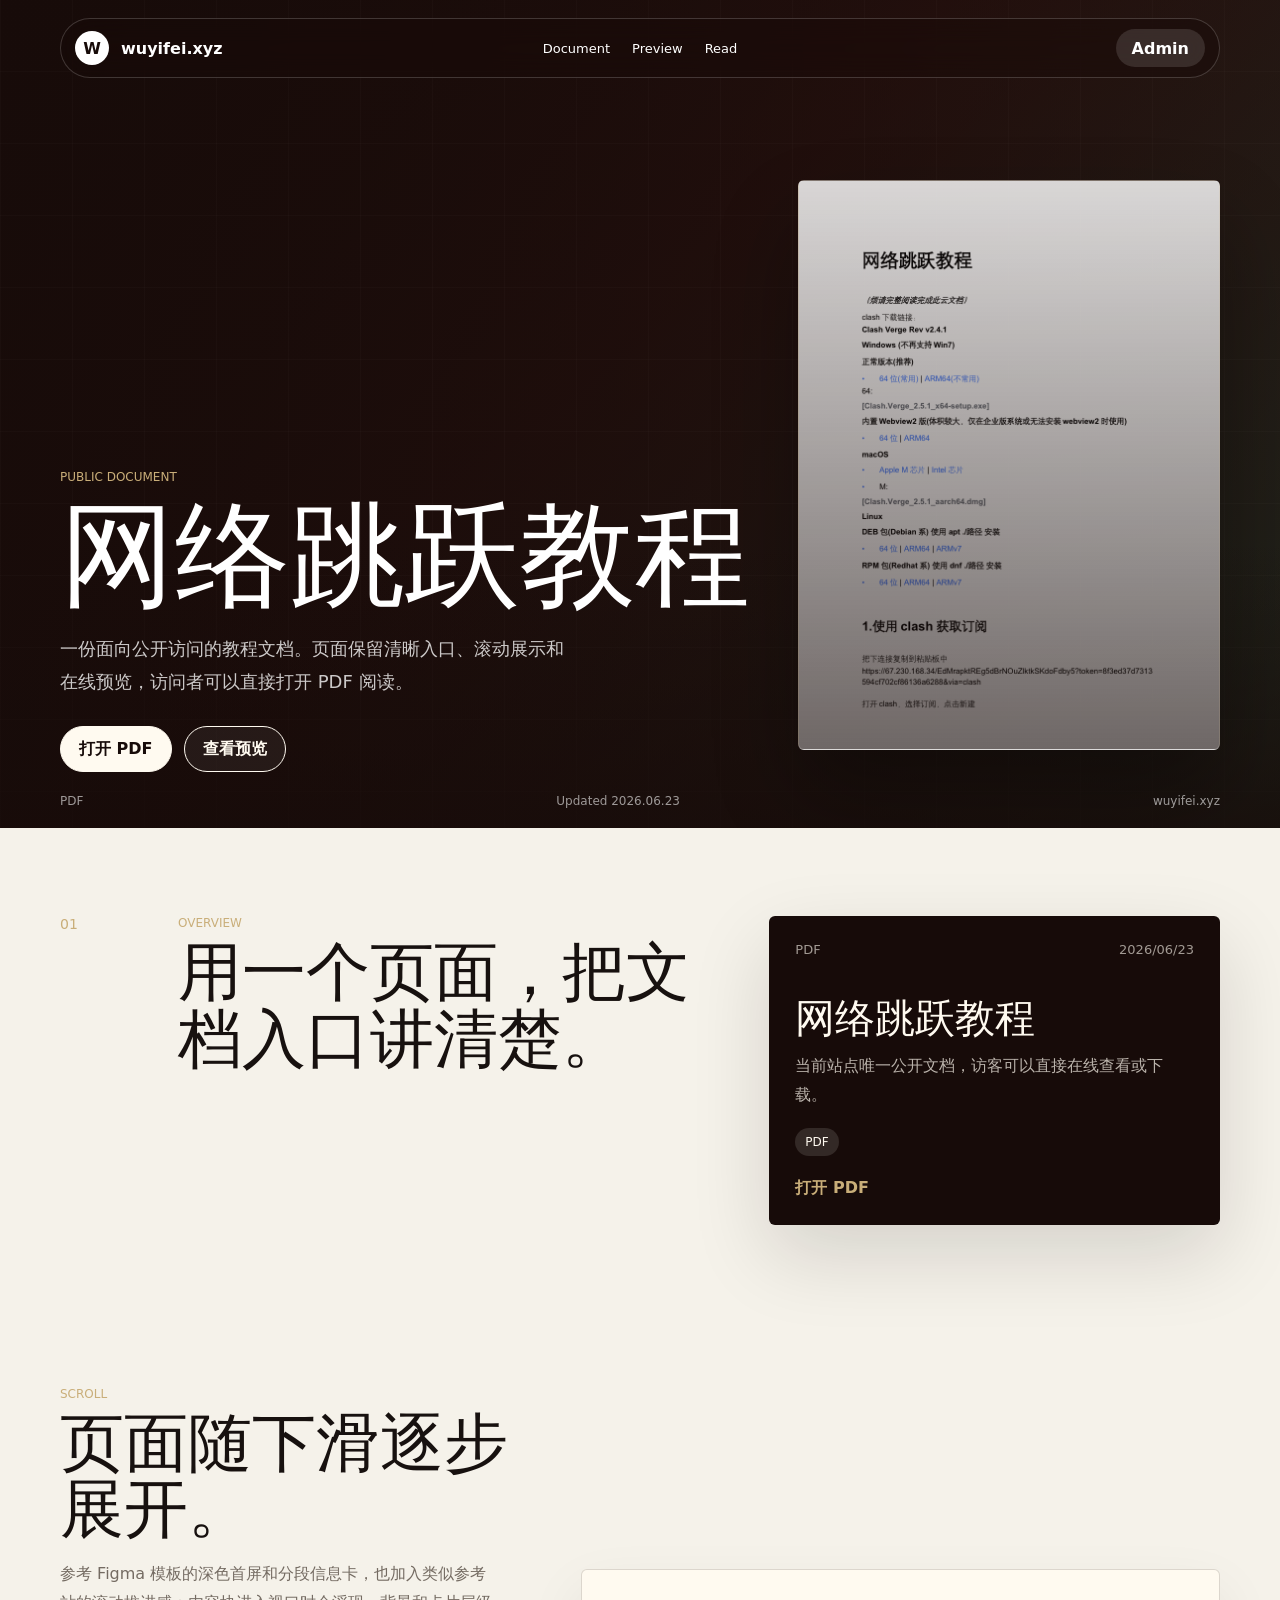
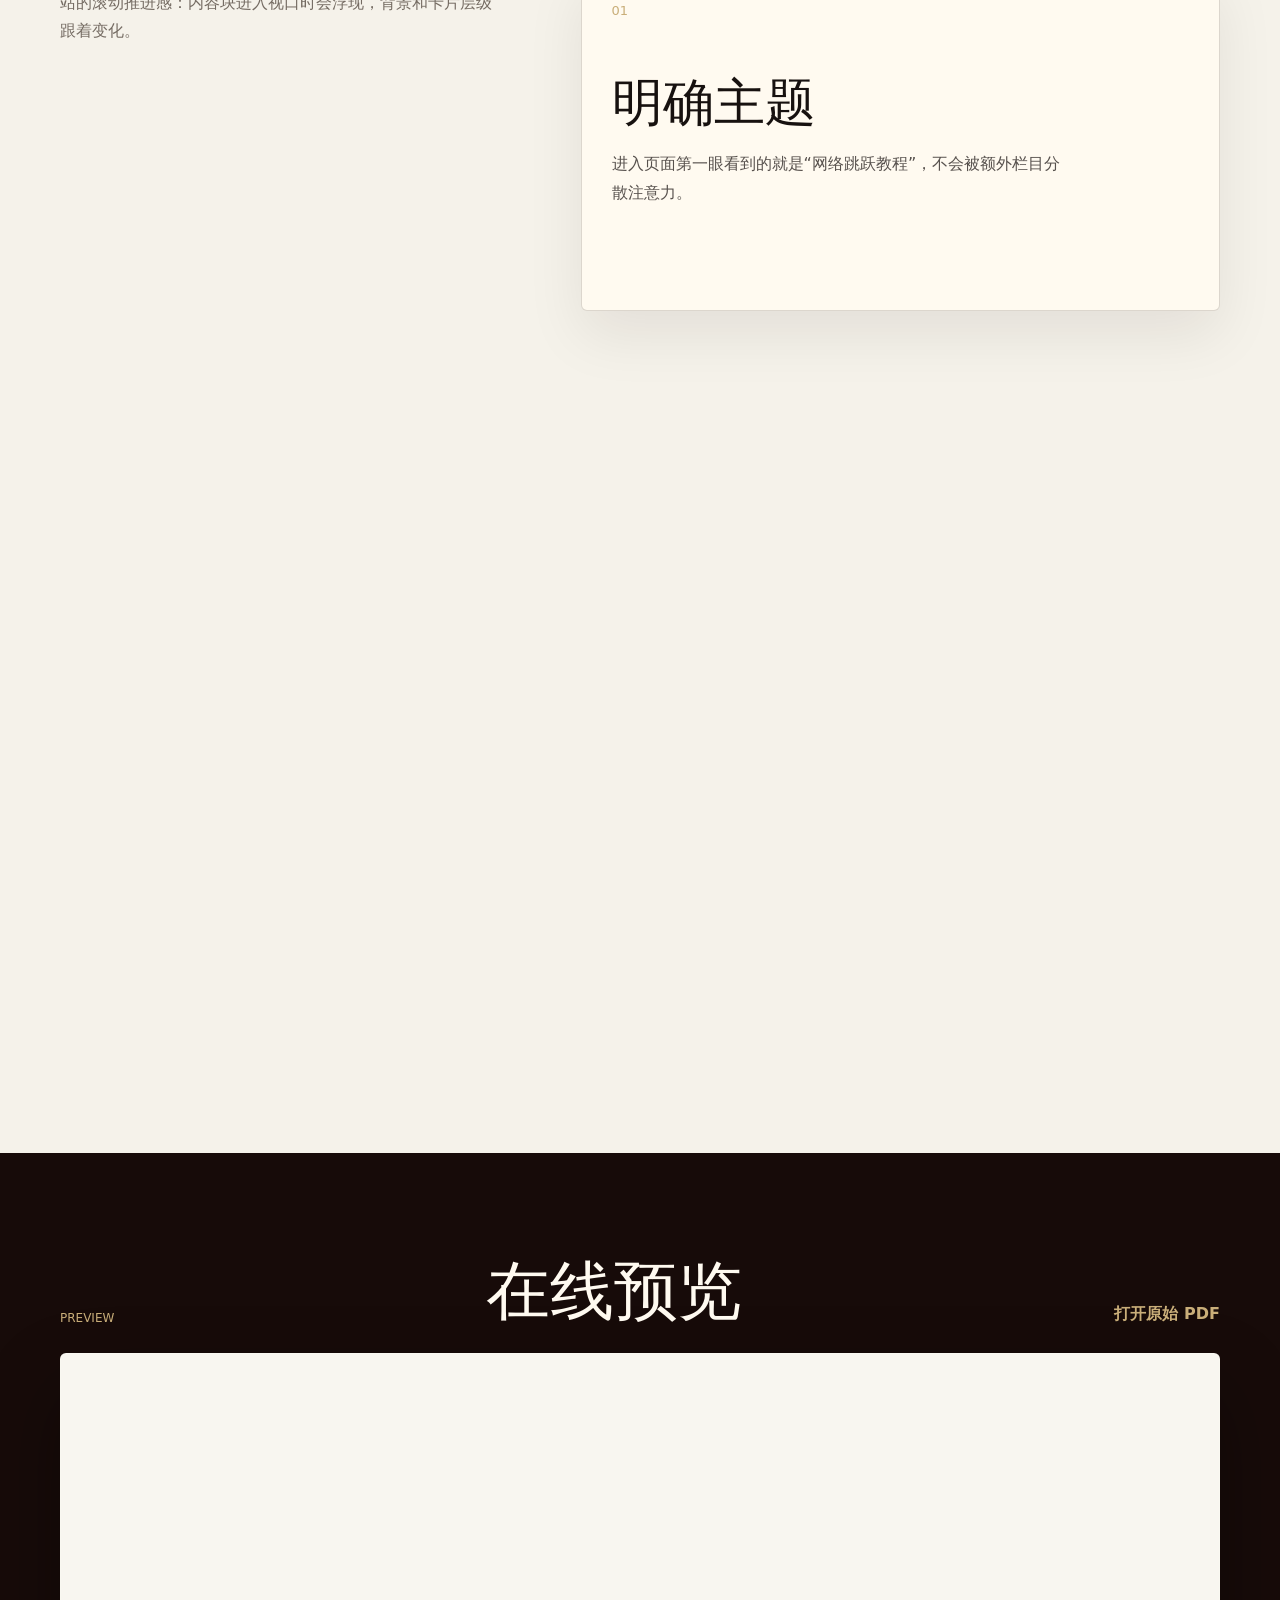
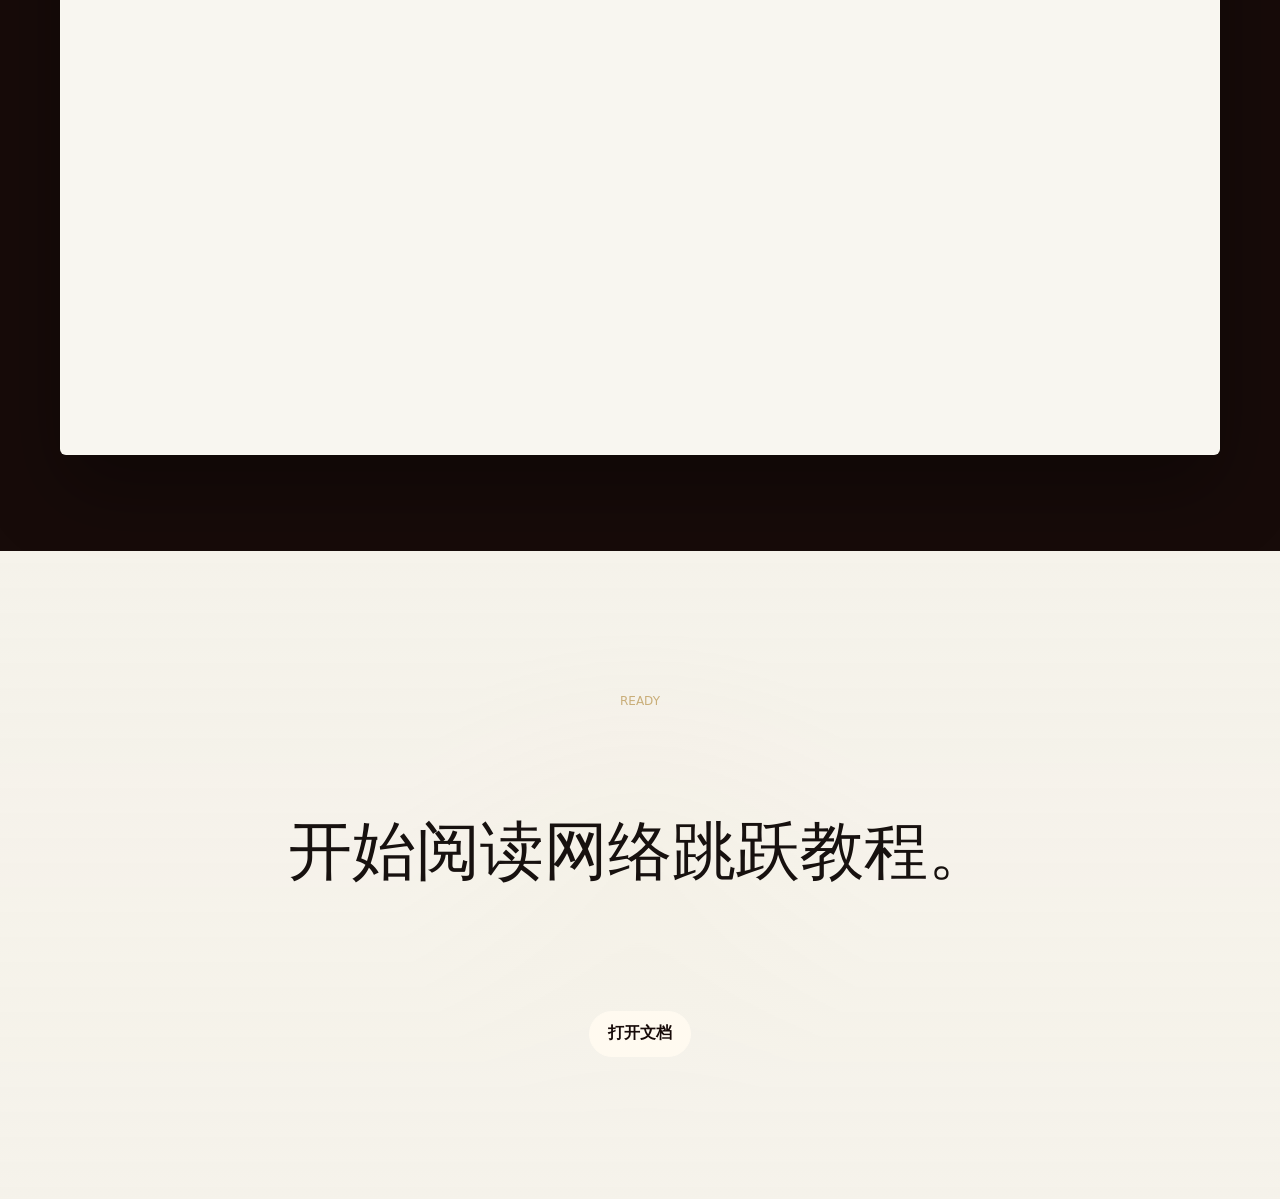
==== commit c775eb20: "Match figma single document experience" ====
--- a/index.html
+++ b/index.html
@@ -7,52 +7,92 @@
     <title>wuyifei.xyz | 网络跳跃教程</title>
     <link rel="stylesheet" href="./styles.css" />
   </head>
-  <body>
-    <main class="page-shell">
-      <header class="topbar compact">
-        <div class="brand brand-light">
-          <div class="mark mark-light">W</div>
-          <div>
-            <div class="name">wuyifei.xyz</div>
-            <div class="sub">Document</div>
+  <body class="front-page">
+    <header class="site-nav" aria-label="主导航">
+      <a class="nav-brand" href="#top" aria-label="wuyifei.xyz">
+        <span class="nav-mark">W</span>
+        <span>wuyifei.xyz</span>
+      </a>
+      <nav class="nav-links" aria-label="页面导航">
+        <a href="#document">Document</a>
+        <a href="#preview">Preview</a>
+        <a href="#read">Read</a>
+      </nav>
+      <a class="nav-action" href="./admin.html">Admin</a>
+    </header>
+
+    <main id="top">
+      <section class="law-hero" aria-labelledby="page-title">
+        <div class="hero-shade"></div>
+        <div class="hero-inner">
+          <p class="hero-kicker">PUBLIC DOCUMENT</p>
+          <h1 id="page-title">网络跳跃教程</h1>
+          <p class="hero-copy">
+            一份面向公开访问的教程文档。页面保留清晰入口、滚动展示和在线预览，访问者可以直接打开 PDF 阅读。
+          </p>
+          <div class="hero-actions">
+            <a class="button button-light" href="./docs/网络跳跃教程.pdf">打开 PDF</a>
+            <a class="button button-outline" href="#preview">查看预览</a>
           </div>
         </div>
-        <a class="text-link" href="./admin.html">Admin</a>
-      </header>
-
-      <section class="hero minimal">
-        <div class="hero-copy minimal-copy">
-          <p class="eyebrow">Featured document</p>
-          <h1>网络跳跃教程</h1>
-          <p class="lead">
-            A single public document site for direct reading and download.
-          </p>
-          <div class="cta-row">
-            <a class="button primary" href="./docs/网络跳跃教程.pdf">Open PDF</a>
-          </div>
-        </div>
-
-        <div class="hero-panel minimal-panel">
-          <div class="mini-label">Document</div>
-          <article id="doc-card" class="mini-card"></article>
+        <div class="hero-meta" aria-label="文档信息">
+          <span>PDF</span>
+          <span>Updated 2026.06.23</span>
+          <span>wuyifei.xyz</span>
         </div>
       </section>
 
-      <section class="preview-band">
-        <div class="section-head compact">
+      <section id="document" class="intro-section reveal">
+        <div class="section-number">01</div>
+        <div>
+          <p class="section-kicker">Overview</p>
+          <h2>用一个页面，把文档入口讲清楚。</h2>
+        </div>
+        <article id="doc-card" class="document-card"></article>
+      </section>
+
+      <section class="scroll-story" aria-label="滚动内容">
+        <div class="story-sticky">
+          <p class="section-kicker">Scroll</p>
+          <h2>页面随下滑逐步展开。</h2>
+          <p>
+            参考 Figma 模板的深色首屏和分段信息卡，也加入类似参考站的滚动推进感：内容块进入视口时会浮现，背景和卡片层级跟着变化。
+          </p>
+        </div>
+        <div class="story-list">
+          <article class="story-card reveal">
+            <span>01</span>
+            <h3>明确主题</h3>
+            <p>进入页面第一眼看到的就是“网络跳跃教程”，不会被额外栏目分散注意力。</p>
+          </article>
+          <article class="story-card reveal">
+            <span>02</span>
+            <h3>保留质感</h3>
+            <p>深色主视觉、浅色信息区、细线边框和克制排版，贴近你的 Figma 实例气质。</p>
+          </article>
+          <article class="story-card reveal">
+            <span>03</span>
+            <h3>直接阅读</h3>
+            <p>下滑到预览区即可看到 PDF，按钮入口始终清晰。</p>
+          </article>
+        </div>
+      </section>
+
+      <section id="preview" class="preview-section reveal">
+        <div class="preview-heading">
           <p class="section-kicker">Preview</p>
-          <h2>Quick access</h2>
+          <h2>在线预览</h2>
+          <a class="text-link" href="./docs/网络跳跃教程.pdf">打开原始 PDF</a>
         </div>
-        <div class="preview-grid">
-          <a class="preview-tile active" href="./docs/网络跳跃教程.pdf">
-            <span>PDF</span>
-            <strong>网络跳跃教程</strong>
-          </a>
-          <div class="preview-tile muted">
-            <span>Updated</span>
-            <strong>2026-06-23</strong>
-          </div>
+        <div class="pdf-frame">
+          <iframe title="网络跳跃教程 PDF 预览" src="./docs/网络跳跃教程.pdf#toolbar=0&navpanes=0&view=FitH"></iframe>
         </div>
+      </section>
+
+      <section id="read" class="closing-section reveal">
+        <p class="section-kicker">Ready</p>
+        <h2>开始阅读网络跳跃教程。</h2>
+        <a class="button button-light" href="./docs/网络跳跃教程.pdf">打开文档</a>
       </section>
     </main>
 
--- a/styles.css
+++ b/styles.css
@@ -1,29 +1,39 @@
 :root {
   color-scheme: light;
-  --bg: #f4f1eb;
-  --panel: rgba(255, 255, 255, 0.82);
-  --panel-strong: #ffffff;
-  --text: #151515;
-  --muted: #74706a;
-  --line: #ded8cf;
-  --accent: #111111;
-  --shadow: 0 24px 60px rgba(21, 21, 21, 0.08);
+  --paper: #f5f2ea;
+  --cream: #fffaf0;
+  --ink: #17110f;
+  --muted: #746b62;
+  --line: rgba(39, 28, 24, 0.16);
+  --deep: #170b09;
+  --wine: #2f1411;
+  --moss: #233226;
+  --brass: #c9ae79;
+  --white: #ffffff;
+  --shadow: 0 30px 80px rgba(23, 17, 15, 0.14);
+  --scroll-progress: 0;
 }
 
 * {
   box-sizing: border-box;
+}
+
+html {
+  scroll-behavior: smooth;
+  scroll-padding-top: 96px;
 }
 
 html,
 body {
   margin: 0;
   min-height: 100%;
-  background:
-    radial-gradient(circle at 18% 14%, rgba(255, 255, 255, 0.95), transparent 22%),
-    radial-gradient(circle at 82% 4%, rgba(255, 255, 255, 0.55), transparent 18%),
-    linear-gradient(180deg, #f6f3ee 0%, #f2eee8 100%);
-  color: var(--text);
-  font-family: Inter, ui-sans-serif, system-ui, -apple-system, BlinkMacSystemFont, "Segoe UI", sans-serif;
+  background: var(--paper);
+  color: var(--ink);
+  font-family: ui-sans-serif, system-ui, -apple-system, BlinkMacSystemFont, "Segoe UI", sans-serif;
+}
+
+body {
+  overflow-x: hidden;
 }
 
 a {
@@ -31,10 +41,445 @@
   text-decoration: none;
 }
 
-.page-shell {
-  width: min(1120px, calc(100% - 32px));
+button,
+input,
+textarea {
+  font: inherit;
+}
+
+.front-page {
+  background:
+    linear-gradient(180deg, rgba(23, 11, 9, 0) 0%, rgba(23, 11, 9, 0) 62vh, var(--paper) 62vh),
+    var(--paper);
+}
+
+.site-nav {
+  position: fixed;
+  top: 18px;
+  left: 50%;
+  z-index: 50;
+  width: min(1160px, calc(100% - 32px));
+  min-height: 58px;
+  display: grid;
+  grid-template-columns: 1fr auto 1fr;
+  align-items: center;
+  gap: 18px;
+  padding: 10px 14px;
+  border: 1px solid rgba(255, 255, 255, 0.18);
+  border-radius: 999px;
+  background: rgba(23, 11, 9, 0.44);
+  color: var(--white);
+  backdrop-filter: blur(18px);
+  transform: translateX(-50%);
+  transition: background 240ms ease, border-color 240ms ease, color 240ms ease, box-shadow 240ms ease;
+}
+
+.site-nav.is-scrolled {
+  background: rgba(255, 250, 240, 0.86);
+  border-color: var(--line);
+  color: var(--ink);
+  box-shadow: 0 16px 40px rgba(23, 17, 15, 0.08);
+}
+
+#document,
+#preview,
+#read {
+  scroll-margin-top: 96px;
+}
+
+.nav-brand,
+.nav-links,
+.nav-action {
+  display: inline-flex;
+  align-items: center;
+}
+
+.nav-brand {
+  gap: 10px;
+  font-weight: 700;
+}
+
+.nav-mark {
+  width: 34px;
+  height: 34px;
+  display: grid;
+  place-items: center;
+  border-radius: 50%;
+  background: var(--white);
+  color: var(--deep);
+}
+
+.site-nav.is-scrolled .nav-mark {
+  background: var(--deep);
+  color: var(--white);
+}
+
+.nav-links {
+  gap: 22px;
+  font-size: 13px;
+}
+
+.nav-action {
+  justify-self: end;
+  min-height: 38px;
+  padding: 0 16px;
+  border-radius: 999px;
+  background: rgba(255, 255, 255, 0.12);
+  font-weight: 700;
+}
+
+.site-nav.is-scrolled .nav-action {
+  background: var(--deep);
+  color: var(--white);
+}
+
+.law-hero {
+  position: relative;
+  min-height: 92vh;
+  display: grid;
+  align-items: end;
+  padding: 128px max(24px, calc((100vw - 1160px) / 2)) 56px;
+  overflow: hidden;
+  background:
+    linear-gradient(90deg, rgba(23, 11, 9, 0.92), rgba(23, 11, 9, 0.72) 46%, rgba(23, 11, 9, 0.38)),
+    linear-gradient(135deg, var(--deep), var(--wine) 45%, var(--moss));
+  color: var(--white);
+}
+
+.law-hero::before {
+  content: "";
+  position: absolute;
+  inset: 0;
+  background:
+    linear-gradient(90deg, rgba(255, 255, 255, 0.06) 1px, transparent 1px),
+    linear-gradient(0deg, rgba(255, 255, 255, 0.06) 1px, transparent 1px);
+  background-size: 72px 72px;
+  opacity: calc(0.3 - var(--scroll-progress) * 0.16);
+  transform: scale(calc(1 + var(--scroll-progress) * 0.04));
+}
+
+.law-hero::after {
+  content: "";
+  position: absolute;
+  right: max(24px, calc((100vw - 1160px) / 2));
+  bottom: 78px;
+  width: min(420px, 34vw);
+  aspect-ratio: 0.74;
+  border: 1px solid rgba(255, 255, 255, 0.22);
+  border-radius: 6px;
+  background:
+    linear-gradient(rgba(23, 11, 9, 0.08), rgba(23, 11, 9, 0.58)),
+    url("./assets/网络跳跃教程.pdf.png") center top / cover no-repeat,
+    linear-gradient(135deg, #f7efe2, #d4c2a3);
+  box-shadow: 0 44px 90px rgba(0, 0, 0, 0.36);
+  opacity: 0.9;
+  transform: translateY(calc(var(--scroll-progress) * -28px));
+}
+
+.hero-shade {
+  position: absolute;
+  inset: auto 0 0;
+  height: 32vh;
+  background: linear-gradient(0deg, rgba(23, 11, 9, 0.72), transparent);
+}
+
+.hero-inner {
+  position: relative;
+  z-index: 1;
+  max-width: 780px;
+  transform: translateY(calc(var(--scroll-progress) * -18px));
+}
+
+.hero-kicker,
+.section-kicker {
+  margin: 0;
+  color: var(--brass);
+  font-size: 12px;
+  letter-spacing: 0;
+  text-transform: uppercase;
+}
+
+.law-hero h1 {
+  margin: 18px 0 22px;
+  max-width: 760px;
+  font-family: Georgia, "Times New Roman", serif;
+  font-size: clamp(54px, 9vw, 128px);
+  font-weight: 500;
+  line-height: 0.95;
+  letter-spacing: 0;
+}
+
+.hero-copy {
+  max-width: 520px;
+  margin: 0;
+  color: rgba(255, 255, 255, 0.78);
+  font-size: 18px;
+  line-height: 1.8;
+}
+
+.hero-actions {
+  display: flex;
+  flex-wrap: wrap;
+  gap: 12px;
+  margin-top: 28px;
+}
+
+.button {
+  display: inline-flex;
+  align-items: center;
+  justify-content: center;
+  min-height: 46px;
+  padding: 0 18px;
+  border-radius: 999px;
+  border: 1px solid currentColor;
+  font-weight: 700;
+}
+
+.button-light {
+  background: var(--cream);
+  border-color: var(--cream);
+  color: var(--deep);
+}
+
+.button-outline {
+  color: var(--cream);
+  background: rgba(255, 255, 255, 0.06);
+}
+
+.hero-meta {
+  position: absolute;
+  left: max(24px, calc((100vw - 1160px) / 2));
+  right: max(24px, calc((100vw - 1160px) / 2));
+  bottom: 20px;
+  z-index: 1;
+  display: flex;
+  justify-content: space-between;
+  gap: 16px;
+  color: rgba(255, 255, 255, 0.58);
+  font-size: 12px;
+}
+
+.intro-section {
+  width: min(1160px, calc(100% - 32px));
   margin: 0 auto;
-  padding: 20px 0 28px;
+  padding: 88px 0;
+  display: grid;
+  grid-template-columns: 90px minmax(0, 1fr) minmax(320px, 0.8fr);
+  gap: 28px;
+  align-items: start;
+}
+
+.section-number {
+  color: var(--brass);
+  font-size: 14px;
+}
+
+.intro-section h2,
+.story-sticky h2,
+.preview-heading h2,
+.closing-section h2 {
+  margin: 10px 0 0;
+  font-family: Georgia, "Times New Roman", serif;
+  font-size: clamp(36px, 5vw, 68px);
+  font-weight: 500;
+  line-height: 1.04;
+  letter-spacing: 0;
+}
+
+.document-card {
+  min-height: 280px;
+  padding: 26px;
+  border-radius: 6px;
+  background: var(--deep);
+  color: var(--cream);
+  box-shadow: var(--shadow);
+}
+
+.document-card-top {
+  display: flex;
+  justify-content: space-between;
+  gap: 12px;
+  color: rgba(255, 250, 240, 0.6);
+  font-size: 13px;
+}
+
+.document-card h3 {
+  margin: 40px 0 12px;
+  font-family: Georgia, "Times New Roman", serif;
+  font-size: 40px;
+  font-weight: 500;
+  line-height: 1.08;
+}
+
+.document-card p {
+  margin: 0;
+  color: rgba(255, 250, 240, 0.7);
+  line-height: 1.8;
+}
+
+.tag-row {
+  display: flex;
+  gap: 8px;
+  margin-top: 18px;
+}
+
+.tag {
+  display: inline-flex;
+  min-height: 28px;
+  align-items: center;
+  padding: 0 10px;
+  border-radius: 999px;
+  background: rgba(255, 250, 240, 0.12);
+  color: var(--cream);
+  font-size: 12px;
+}
+
+.document-link,
+.text-link {
+  display: inline-flex;
+  margin-top: 22px;
+  color: var(--brass);
+  font-weight: 700;
+}
+
+.scroll-story {
+  min-height: 160vh;
+  display: grid;
+  grid-template-columns: minmax(0, 0.85fr) minmax(320px, 1.15fr);
+  gap: 48px;
+  width: min(1160px, calc(100% - 32px));
+  margin: 0 auto;
+  padding: 40px 0 112px;
+}
+
+.story-sticky {
+  position: sticky;
+  top: 118px;
+  align-self: start;
+  padding: 34px 0;
+}
+
+.story-sticky p:last-child {
+  max-width: 440px;
+  color: var(--muted);
+  line-height: 1.8;
+}
+
+.story-list {
+  display: grid;
+  gap: 22px;
+  padding-top: 24vh;
+}
+
+.story-card {
+  min-height: 280px;
+  padding: 30px;
+  border: 1px solid var(--line);
+  border-radius: 6px;
+  background: var(--cream);
+  box-shadow: 0 24px 58px rgba(23, 17, 15, 0.08);
+}
+
+.story-card:nth-child(2) {
+  background: #e8eee5;
+}
+
+.story-card:nth-child(3) {
+  background: var(--deep);
+  color: var(--cream);
+}
+
+.story-card span {
+  color: var(--brass);
+  font-size: 13px;
+}
+
+.story-card h3 {
+  margin: 50px 0 12px;
+  font-family: Georgia, "Times New Roman", serif;
+  font-size: clamp(30px, 4vw, 52px);
+  font-weight: 500;
+}
+
+.story-card p {
+  margin: 0;
+  max-width: 460px;
+  color: inherit;
+  line-height: 1.8;
+  opacity: 0.72;
+}
+
+.preview-section {
+  padding: 96px max(24px, calc((100vw - 1160px) / 2));
+  background: var(--deep);
+  color: var(--cream);
+}
+
+.preview-heading {
+  display: flex;
+  align-items: end;
+  justify-content: space-between;
+  gap: 24px;
+  margin-bottom: 28px;
+}
+
+.preview-heading h2 {
+  color: var(--cream);
+}
+
+.pdf-frame {
+  height: min(78vh, 760px);
+  min-height: 480px;
+  border: 1px solid rgba(255, 250, 240, 0.16);
+  border-radius: 6px;
+  overflow: hidden;
+  background: #f8f6f0;
+  box-shadow: 0 36px 80px rgba(0, 0, 0, 0.32);
+}
+
+.pdf-frame iframe {
+  width: 100%;
+  height: 100%;
+  border: 0;
+}
+
+.closing-section {
+  min-height: 72vh;
+  display: grid;
+  place-items: center;
+  justify-items: center;
+  padding: 92px 24px;
+  text-align: center;
+  background:
+    linear-gradient(rgba(245, 242, 234, 0.88), rgba(245, 242, 234, 0.98)),
+    radial-gradient(circle at center, rgba(201, 174, 121, 0.34), transparent 34%);
+}
+
+.closing-section h2 {
+  max-width: 720px;
+  margin-bottom: 24px;
+}
+
+.reveal {
+  opacity: 0;
+  transform: translateY(42px);
+  transition: opacity 720ms ease, transform 720ms ease;
+}
+
+.reveal.is-visible {
+  opacity: 1;
+  transform: translateY(0);
+}
+
+.empty-state {
+  margin: 0;
+  color: var(--muted);
+}
+
+.topbar,
+.shell {
+  width: min(1180px, calc(100% - 32px));
+  margin: 0 auto;
 }
 
 .topbar {
@@ -42,303 +487,77 @@
   align-items: center;
   justify-content: space-between;
   gap: 16px;
-}
-
-.topbar.compact {
-  padding: 8px 0 24px;
-}
-
-.brand {
+  padding: 22px 0;
+}
+
+.brand,
+.nav-brand {
   display: flex;
   align-items: center;
   gap: 12px;
 }
 
-.brand-light .name {
-  font-size: 18px;
-  font-weight: 700;
-}
-
-.mark {
+.mark,
+.mark-light {
   width: 40px;
   height: 40px;
   display: grid;
   place-items: center;
-  border-radius: 999px;
-  background: var(--accent);
-  color: #fff;
+  border-radius: 50%;
+  background: var(--deep);
+  color: var(--white);
   font-weight: 700;
 }
 
-.mark-light {
-  background: #111;
-}
-
 .name {
-  font-size: 20px;
   font-weight: 700;
 }
 
 .sub,
-.eyebrow,
-.section-kicker,
-.mini-label,
-.mini-top time {
+.field label,
+.status-note,
+.admin-card p,
+.admin-card small {
   color: var(--muted);
 }
 
-.text-link {
-  color: #111;
-  font-weight: 600;
-}
-
-.hero {
+.admin-shell {
+  display: grid;
+  gap: 22px;
+  padding-bottom: 28px;
+}
+
+.admin-grid,
+.upload-section {
   display: grid;
   grid-template-columns: minmax(0, 1.2fr) minmax(320px, 0.8fr);
   gap: 20px;
-  align-items: stretch;
-}
-
-.hero.minimal {
-  margin-top: 8px;
-}
-
-.hero-copy,
-.hero-panel,
-.preview-band {
+}
+
+.side-panel {
+  padding: 24px;
   border: 1px solid var(--line);
-  border-radius: 24px;
-  background: var(--panel);
-  box-shadow: var(--shadow);
-  backdrop-filter: blur(14px);
-}
-
-.hero-copy,
-.hero-panel,
-.preview-band {
-  padding: 28px;
-}
-
-.hero-copy {
-  min-height: 390px;
-  display: flex;
-  flex-direction: column;
-  justify-content: space-between;
-}
-
-.minimal-copy h1 {
-  margin: 10px 0 14px;
-  font-size: clamp(52px, 7vw, 84px);
-  line-height: 0.95;
-  letter-spacing: -0.04em;
-  max-width: 7ch;
-}
-
-.lead {
-  margin: 0;
-  max-width: 34ch;
-  font-size: 18px;
-  line-height: 1.7;
-  color: var(--muted);
-}
-
-.eyebrow,
-.section-kicker {
-  margin: 0;
-  font-size: 12px;
-  letter-spacing: 0.12em;
-  text-transform: uppercase;
-}
-
-.cta-row {
-  display: flex;
-  gap: 12px;
-  margin-top: 24px;
-}
-
-.button {
-  display: inline-flex;
-  align-items: center;
-  justify-content: center;
-  min-height: 46px;
-  padding: 0 16px;
-  border-radius: 999px;
-  border: 1px solid var(--line);
-  background: var(--panel-strong);
-  font-weight: 700;
-}
-
-.button.primary {
-  background: #111;
-  border-color: #111;
-  color: #fff;
-}
-
-.hero-panel {
-  display: flex;
-  flex-direction: column;
-  gap: 14px;
-}
-
-.mini-card,
-.preview-tile {
-  border: 1px solid var(--line);
-  border-radius: 20px;
-  background: rgba(255, 255, 255, 0.9);
-}
-
-.mini-card {
-  padding: 18px;
-  min-height: 240px;
-  display: grid;
-  align-content: start;
-  gap: 12px;
-}
-
-.mini-top {
-  display: flex;
-  justify-content: space-between;
-  align-items: center;
-  gap: 12px;
-}
-
-.chip {
-  display: inline-flex;
-  align-items: center;
-  min-height: 28px;
-  padding: 0 10px;
-  border-radius: 999px;
-  background: #111;
-  color: #fff;
-  font-size: 12px;
-}
-
-.mini-card h3 {
-  margin: 0;
-  font-size: 30px;
-  line-height: 1.08;
-}
-
-.mini-card p {
-  margin: 0;
-  color: var(--muted);
-  line-height: 1.65;
-}
-
-.doc-link {
-  color: #111;
-  font-weight: 700;
-}
-
-.preview-band {
-  margin-top: 20px;
-  padding-top: 22px;
-  padding-bottom: 22px;
-}
-
-.section-head.compact {
-  display: flex;
-  align-items: center;
-  gap: 12px;
-  margin-bottom: 16px;
-}
-
-.section-head.compact h2 {
-  margin: 0;
-  font-size: 18px;
-  font-weight: 600;
-  letter-spacing: -0.02em;
-}
-
-.preview-grid {
-  display: grid;
-  grid-template-columns: 1.2fr 0.8fr;
-  gap: 12px;
-}
-
-.preview-tile {
-  min-height: 128px;
-  padding: 18px;
-  display: flex;
-  flex-direction: column;
-  justify-content: space-between;
-}
-
-.preview-tile strong {
-  font-size: 24px;
-  line-height: 1.1;
-}
-
-.preview-tile span {
-  font-size: 12px;
-  text-transform: uppercase;
-  letter-spacing: 0.08em;
-  color: var(--muted);
-}
-
-.preview-tile.active {
-  background: #111;
-  color: #fff;
-  border-color: #111;
-}
-
-.preview-tile.active span {
-  color: rgba(255, 255, 255, 0.65);
-}
-
-.preview-tile.muted {
-  background: rgba(255, 255, 255, 0.74);
-}
-
-.empty-state {
-  margin: 0;
-  color: var(--muted);
-}
-
-.admin-shell {
-  width: min(1180px, calc(100% - 32px));
-  margin: 0 auto;
-  padding: 24px 0 28px;
-}
-
-.admin-grid,
-.docs-layout {
-  display: grid;
-  grid-template-columns: minmax(0, 1.2fr) minmax(320px, 0.8fr);
-  gap: 20px;
-}
-
-.side-panel {
-  border: 1px solid var(--line);
-  border-radius: 22px;
-  background: var(--panel);
-  box-shadow: var(--shadow);
-  backdrop-filter: blur(14px);
-  padding: 22px;
+  border-radius: 8px;
+  background: var(--cream);
+  box-shadow: 0 18px 45px rgba(23, 17, 15, 0.08);
 }
 
 .field,
 .field-grid,
-.summary-grid,
-.admin-list,
-.recent-list {
+.admin-list {
   display: grid;
   gap: 12px;
-}
-
-.field-grid > * {
-  flex: 1 1 220px;
 }
 
 input,
 textarea {
   width: 100%;
-  border-radius: 14px;
+  min-height: 48px;
+  padding: 12px 14px;
   border: 1px solid var(--line);
-  padding: 12px 14px;
-  background: rgba(255, 255, 255, 0.95);
-  color: var(--text);
-  font: inherit;
+  border-radius: 6px;
+  background: var(--white);
+  color: var(--ink);
 }
 
 textarea {
@@ -346,6 +565,13 @@
   resize: vertical;
 }
 
+.admin-card {
+  padding: 16px;
+  border: 1px solid var(--line);
+  border-radius: 6px;
+  background: var(--white);
+}
+
 .status-note[data-kind="error"] {
   color: #9d2c2c;
 }
@@ -354,34 +580,78 @@
   color: #2f6a2f;
 }
 
-@media (max-width: 900px) {
-  .hero,
+@media (max-width: 920px) {
+  .site-nav {
+    grid-template-columns: 1fr auto;
+  }
+
+  .nav-links {
+    display: none;
+  }
+
+  .law-hero::after {
+    display: none;
+  }
+
+  .intro-section,
+  .scroll-story,
   .admin-grid,
-  .docs-layout,
-  .preview-grid {
+  .upload-section {
     grid-template-columns: 1fr;
   }
 
-  .hero-copy {
-    min-height: 0;
-  }
-}
-
-@media (max-width: 680px) {
-  .page-shell,
-  .admin-shell {
-    width: min(100% - 20px, 1120px);
-  }
-
-  .hero-copy,
-  .hero-panel,
-  .preview-band,
+  .story-sticky {
+    position: relative;
+    top: auto;
+  }
+
+  .story-list {
+    padding-top: 0;
+  }
+
+  .preview-heading {
+    display: grid;
+    align-items: start;
+  }
+}
+
+@media (max-width: 640px) {
+  .site-nav {
+    top: 10px;
+    width: calc(100% - 20px);
+    min-height: 58px;
+    background: rgba(23, 11, 9, 0.72);
+  }
+
+  .site-nav.is-scrolled {
+    background: rgba(255, 250, 240, 0.92);
+  }
+
+  .law-hero {
+    min-height: 88vh;
+    padding: 112px 20px 56px;
+  }
+
+  .hero-meta {
+    left: 20px;
+    right: 20px;
+    flex-wrap: wrap;
+  }
+
+  .intro-section,
+  .scroll-story {
+    width: calc(100% - 20px);
+    padding-top: 64px;
+    padding-bottom: 64px;
+  }
+
+  .document-card,
+  .story-card,
   .side-panel {
     padding: 20px;
   }
 
-  .minimal-copy h1 {
-    max-width: none;
-    font-size: clamp(42px, 14vw, 64px);
-  }
-}
+  .pdf-frame {
+    min-height: 420px;
+  }
+}
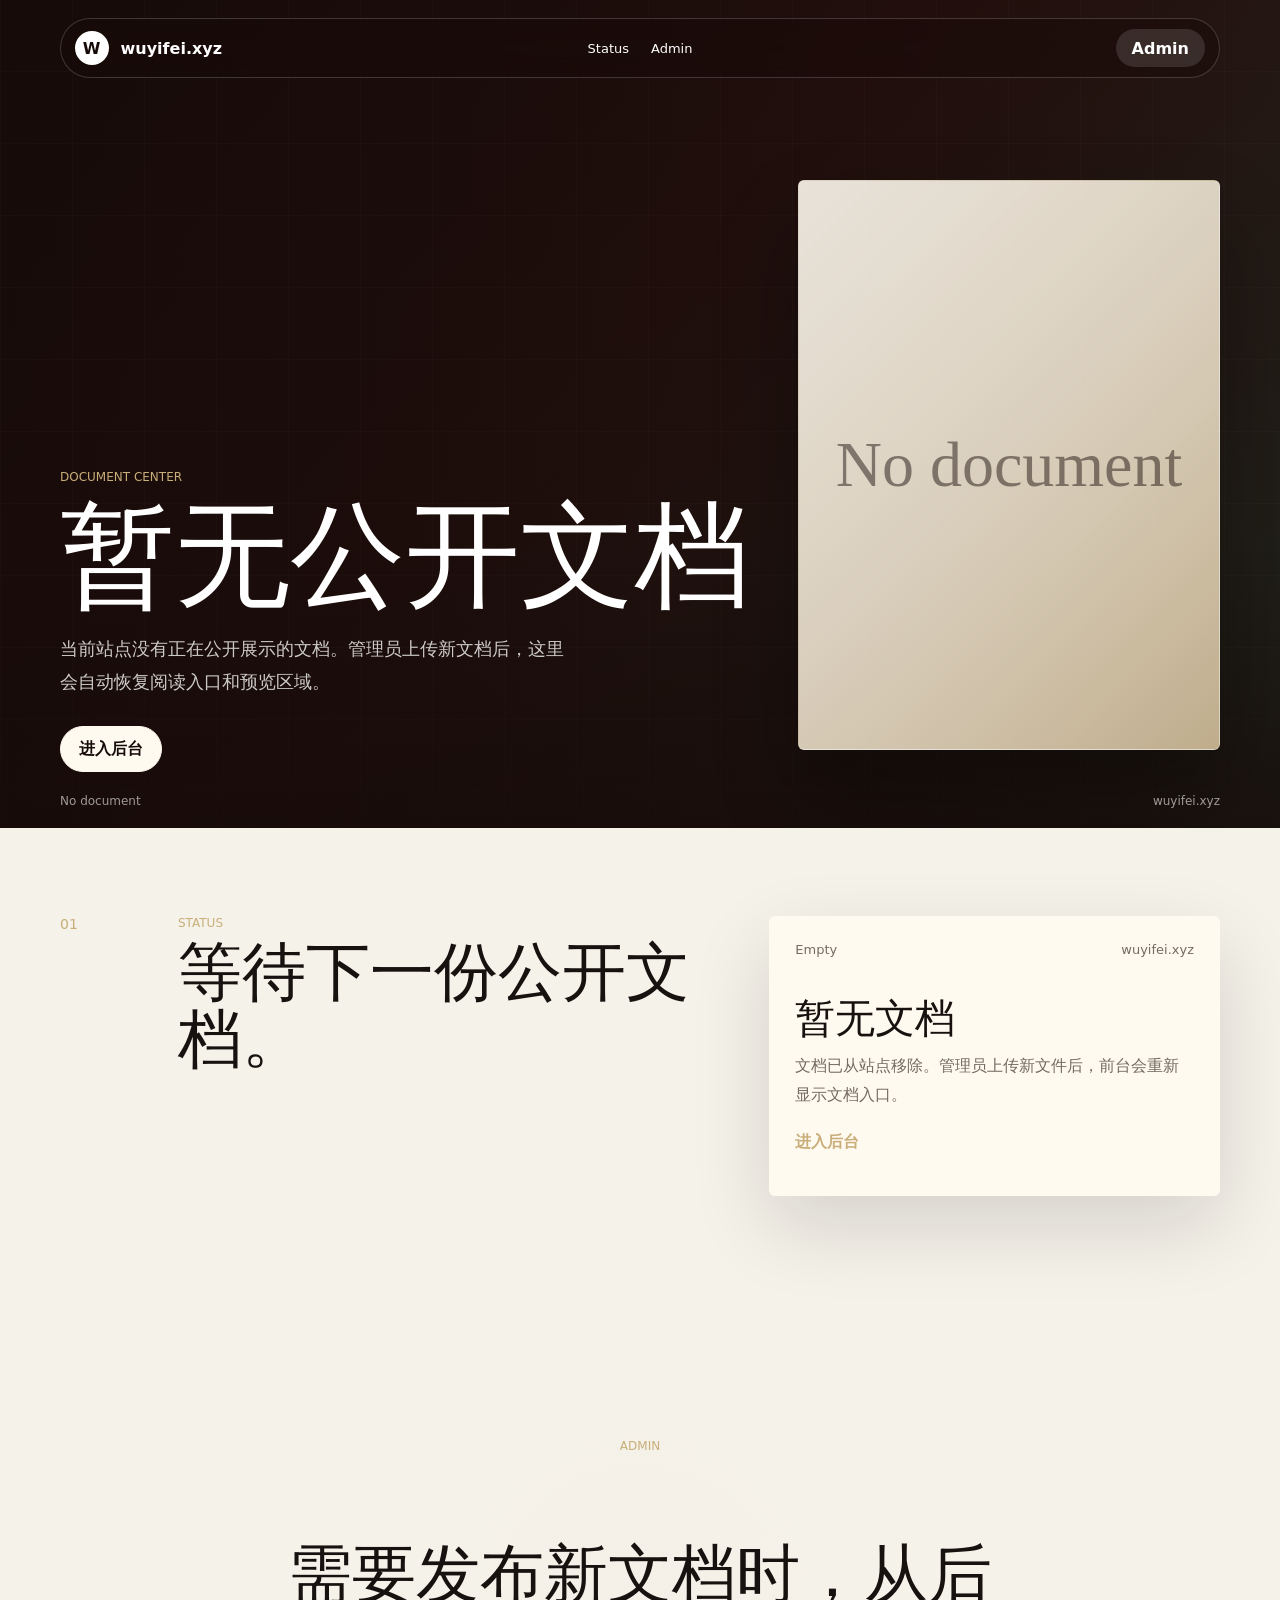
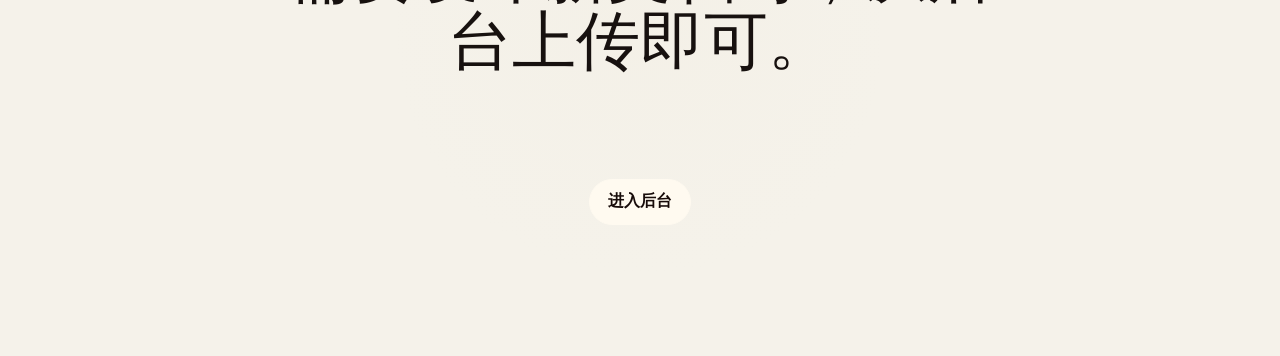
==== commit 59b8969e: "Remove public document from site" ====
--- a/index.html
+++ b/index.html
@@ -3,96 +3,55 @@
   <head>
     <meta charset="UTF-8" />
     <meta name="viewport" content="width=device-width, initial-scale=1.0" />
-    <meta name="description" content="wuyifei.xyz 单文档展示页，访问后直接进入网络跳跃教程。" />
-    <title>wuyifei.xyz | 网络跳跃教程</title>
+    <meta name="description" content="wuyifei.xyz 文档展示页，当前暂无公开文档。" />
+    <title>wuyifei.xyz | 暂无公开文档</title>
     <link rel="stylesheet" href="./styles.css" />
   </head>
-  <body class="front-page">
+  <body class="front-page is-empty">
     <header class="site-nav" aria-label="主导航">
       <a class="nav-brand" href="#top" aria-label="wuyifei.xyz">
         <span class="nav-mark">W</span>
         <span>wuyifei.xyz</span>
       </a>
       <nav class="nav-links" aria-label="页面导航">
-        <a href="#document">Document</a>
-        <a href="#preview">Preview</a>
-        <a href="#read">Read</a>
+        <a href="#document">Status</a>
+        <a href="#read">Admin</a>
       </nav>
       <a class="nav-action" href="./admin.html">Admin</a>
     </header>
 
     <main id="top">
-      <section class="law-hero" aria-labelledby="page-title">
+      <section class="law-hero empty-hero" aria-labelledby="page-title">
         <div class="hero-shade"></div>
         <div class="hero-inner">
-          <p class="hero-kicker">PUBLIC DOCUMENT</p>
-          <h1 id="page-title">网络跳跃教程</h1>
-          <p class="hero-copy">
-            一份面向公开访问的教程文档。页面保留清晰入口、滚动展示和在线预览，访问者可以直接打开 PDF 阅读。
+          <p id="hero-kicker" class="hero-kicker">DOCUMENT CENTER</p>
+          <h1 id="page-title">暂无公开文档</h1>
+          <p id="hero-copy" class="hero-copy">
+            当前站点没有正在公开展示的文档。管理员上传新文档后，这里会自动恢复阅读入口和预览区域。
           </p>
-          <div class="hero-actions">
-            <a class="button button-light" href="./docs/网络跳跃教程.pdf">打开 PDF</a>
-            <a class="button button-outline" href="#preview">查看预览</a>
+          <div id="hero-actions" class="hero-actions">
+            <a class="button button-light" href="./admin.html">进入后台</a>
           </div>
         </div>
-        <div class="hero-meta" aria-label="文档信息">
-          <span>PDF</span>
-          <span>Updated 2026.06.23</span>
+        <div id="hero-meta" class="hero-meta" aria-label="文档信息">
+          <span>No document</span>
           <span>wuyifei.xyz</span>
         </div>
       </section>
 
-      <section id="document" class="intro-section reveal">
+      <section id="document" class="intro-section empty-intro reveal">
         <div class="section-number">01</div>
         <div>
-          <p class="section-kicker">Overview</p>
-          <h2>用一个页面，把文档入口讲清楚。</h2>
+          <p id="status-kicker" class="section-kicker">Status</p>
+          <h2 id="status-title">等待下一份公开文档。</h2>
         </div>
-        <article id="doc-card" class="document-card"></article>
-      </section>
-
-      <section class="scroll-story" aria-label="滚动内容">
-        <div class="story-sticky">
-          <p class="section-kicker">Scroll</p>
-          <h2>页面随下滑逐步展开。</h2>
-          <p>
-            参考 Figma 模板的深色首屏和分段信息卡，也加入类似参考站的滚动推进感：内容块进入视口时会浮现，背景和卡片层级跟着变化。
-          </p>
-        </div>
-        <div class="story-list">
-          <article class="story-card reveal">
-            <span>01</span>
-            <h3>明确主题</h3>
-            <p>进入页面第一眼看到的就是“网络跳跃教程”，不会被额外栏目分散注意力。</p>
-          </article>
-          <article class="story-card reveal">
-            <span>02</span>
-            <h3>保留质感</h3>
-            <p>深色主视觉、浅色信息区、细线边框和克制排版，贴近你的 Figma 实例气质。</p>
-          </article>
-          <article class="story-card reveal">
-            <span>03</span>
-            <h3>直接阅读</h3>
-            <p>下滑到预览区即可看到 PDF，按钮入口始终清晰。</p>
-          </article>
-        </div>
-      </section>
-
-      <section id="preview" class="preview-section reveal">
-        <div class="preview-heading">
-          <p class="section-kicker">Preview</p>
-          <h2>在线预览</h2>
-          <a class="text-link" href="./docs/网络跳跃教程.pdf">打开原始 PDF</a>
-        </div>
-        <div class="pdf-frame">
-          <iframe title="网络跳跃教程 PDF 预览" src="./docs/网络跳跃教程.pdf#toolbar=0&navpanes=0&view=FitH"></iframe>
-        </div>
+        <article id="doc-card" class="document-card empty-card"></article>
       </section>
 
       <section id="read" class="closing-section reveal">
-        <p class="section-kicker">Ready</p>
-        <h2>开始阅读网络跳跃教程。</h2>
-        <a class="button button-light" href="./docs/网络跳跃教程.pdf">打开文档</a>
+        <p class="section-kicker">Admin</p>
+        <h2>需要发布新文档时，从后台上传即可。</h2>
+        <a class="button button-light" href="./admin.html">进入后台</a>
       </section>
     </main>
 
--- a/styles.css
+++ b/styles.css
@@ -169,11 +169,23 @@
   border-radius: 6px;
   background:
     linear-gradient(rgba(23, 11, 9, 0.08), rgba(23, 11, 9, 0.58)),
-    url("./assets/网络跳跃教程.pdf.png") center top / cover no-repeat,
     linear-gradient(135deg, #f7efe2, #d4c2a3);
   box-shadow: 0 44px 90px rgba(0, 0, 0, 0.36);
   opacity: 0.9;
   transform: translateY(calc(var(--scroll-progress) * -28px));
+}
+
+.is-empty .law-hero::after {
+  content: "No document";
+  display: grid;
+  place-items: center;
+  background:
+    linear-gradient(135deg, rgba(255, 250, 240, 0.92), rgba(201, 174, 121, 0.24)),
+    linear-gradient(135deg, #f7efe2, #d4c2a3);
+  color: rgba(23, 11, 9, 0.48);
+  font-family: Georgia, "Times New Roman", serif;
+  font-size: clamp(38px, 5vw, 72px);
+  text-align: center;
 }
 
 .hero-shade {
@@ -455,6 +467,20 @@
     radial-gradient(circle at center, rgba(201, 174, 121, 0.34), transparent 34%);
 }
 
+.empty-intro {
+  padding-bottom: 112px;
+}
+
+.empty-card {
+  background: var(--cream);
+  color: var(--ink);
+}
+
+.empty-card .document-card-top,
+.empty-card p {
+  color: var(--muted);
+}
+
 .closing-section h2 {
   max-width: 720px;
   margin-bottom: 24px;
